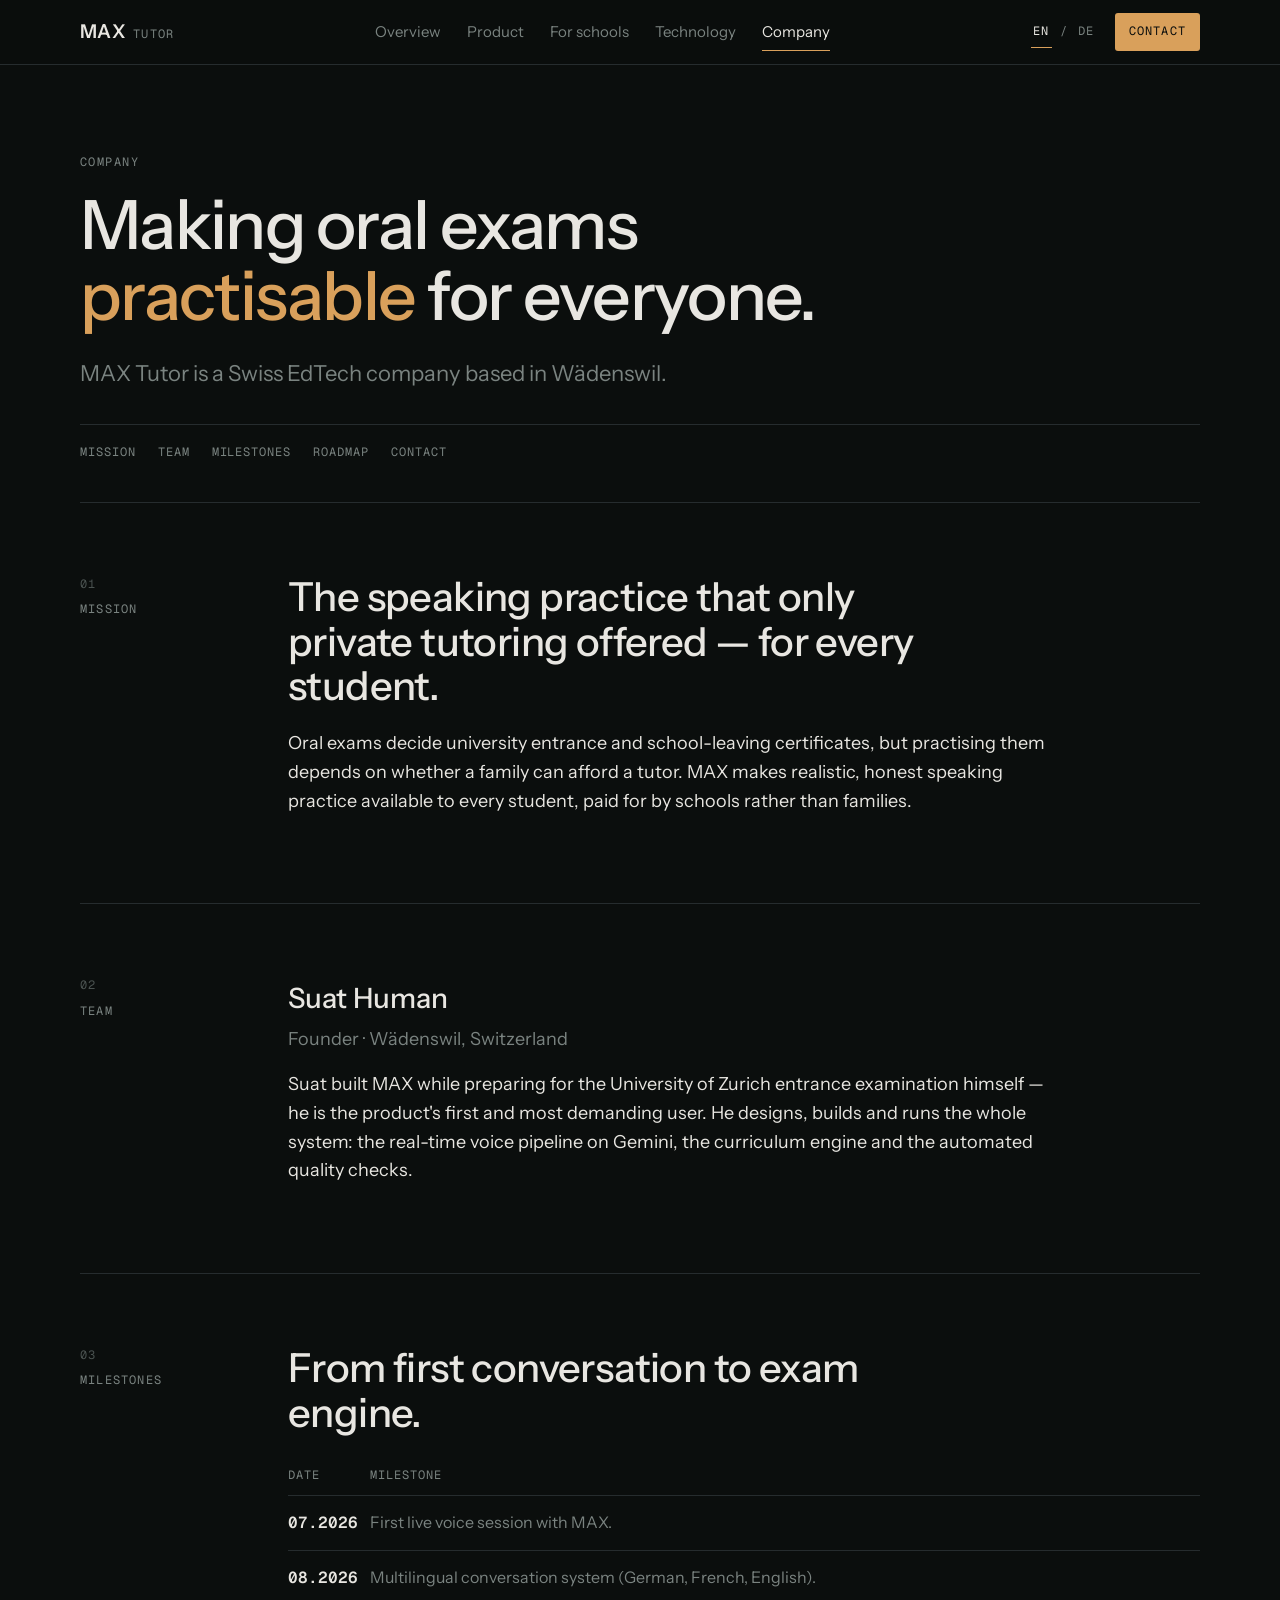
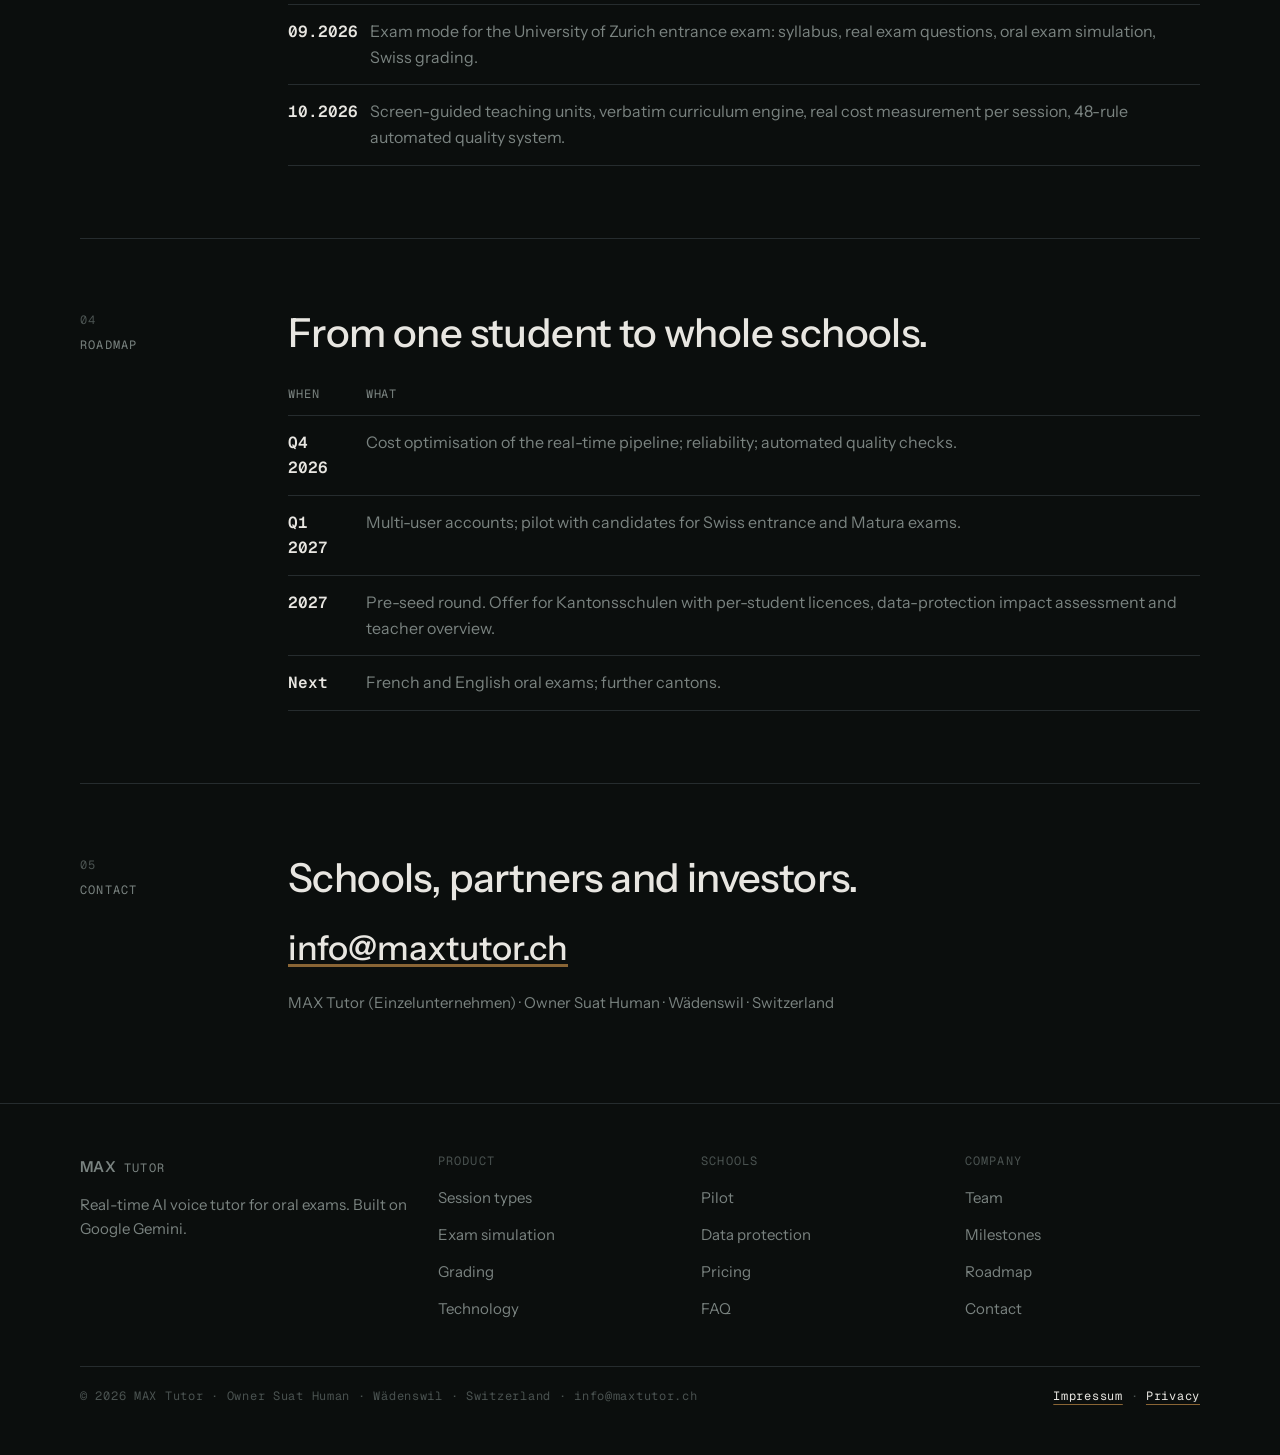
==== company.html @ 29121a08 "Multi-page company site: product, schools, technology, company; shared nav with mobile menu" ====
<!doctype html>
<html lang="en">
<head>
<meta charset="utf-8">
<meta name="viewport" content="width=device-width, initial-scale=1, viewport-fit=cover">
<title>Company — MAX Tutor</title>
<meta name="description" content="MAX Tutor is a Swiss EdTech company in Wädenswil: mission, team, milestones, roadmap and contact.">
<meta property="og:title" content="Company — MAX Tutor">
<meta property="og:description" content="MAX Tutor is a Swiss EdTech company in Wädenswil: mission, team, milestones, roadmap and contact.">
<meta property="og:type" content="website">
<meta property="og:image" content="https://suathuman.github.io/maxtutor-site/og.png">
<meta name="twitter:card" content="summary_large_image">
<meta name="theme-color" content="#0B0E0D">
<link rel="icon" href="data:image/svg+xml,%3Csvg xmlns='http://www.w3.org/2000/svg' viewBox='0 0 64 64'%3E%3Crect width='64' height='64' fill='%230B0E0D'/%3E%3Cpath d='M6 32 C14 14 20 14 26 32 S38 50 44 32 S54 18 58 32' fill='none' stroke='%23D9A05B' stroke-width='5' stroke-linecap='round'/%3E%3C/svg%3E">
<link rel="preconnect" href="https://fonts.googleapis.com">
<link rel="preconnect" href="https://fonts.gstatic.com" crossorigin>
<link href="https://fonts.googleapis.com/css2?family=Instrument+Sans:wght@400;500;600&family=Geist+Mono:wght@400;500&display=swap" rel="stylesheet">
<link rel="stylesheet" href="assets/site.css">
</head>
<body data-lang="en">
<a class="skip" href="#main"><span class="en">Skip to content</span><span class="de">Zum Inhalt</span></a>
<header class="site-header">
  <div class="wrap">
    <div class="bar">
      <a class="mark" href="index.html">MAX<span>Tutor</span></a>
      <nav class="nav" aria-label="Main"><a href="index.html"><span class="en">Overview</span><span class="de">Übersicht</span></a><a href="product.html"><span class="en">Product</span><span class="de">Produkt</span></a><a href="schools.html"><span class="en">For schools</span><span class="de">Für Schulen</span></a><a href="technology.html"><span class="en">Technology</span><span class="de">Technologie</span></a><a href="company.html" aria-current="page"><span class="en">Company</span><span class="de">Unternehmen</span></a></nav>
      <div class="tools">
        <div class="lang" role="group" aria-label="Language"><button type="button" data-set="en" aria-pressed="true">EN</button> / <button type="button" data-set="de" aria-pressed="false">DE</button></div>
        <a class="contact-btn" href="company.html#contact"><span class="en">Contact</span><span class="de">Kontakt</span></a>
        <button class="menu-btn" type="button" aria-expanded="false" aria-controls="drawer"><span class="bars"></span>Menu</button>
      </div>
    </div>
    <div class="drawer" id="drawer"><nav aria-label="Mobile"><a href="index.html"><span class="en">Overview</span><span class="de">Übersicht</span></a><a href="product.html"><span class="en">Product</span><span class="de">Produkt</span></a><a href="schools.html"><span class="en">For schools</span><span class="de">Für Schulen</span></a><a href="technology.html"><span class="en">Technology</span><span class="de">Technologie</span></a><a href="company.html" aria-current="page"><span class="en">Company</span><span class="de">Unternehmen</span></a><a class="contact-btn" href="company.html#contact"><span class="en">Contact</span><span class="de">Kontakt</span></a></nav></div>
  </div>
</header>
<main id="main">
<div class="wrap">
<div class="page-head"><p class="eyebrow"><span class="en">Company</span><span class="de">Unternehmen</span></p><h1><span class="en">Making oral exams <em>practisable</em> for everyone.</span><span class="de">Mündliche Prüfungen für alle <em>übbar</em> machen.</span></h1><p class="intro"><span class="en">MAX Tutor is a Swiss EdTech company based in Wädenswil.</span><span class="de">MAX Tutor ist ein Schweizer EdTech-Unternehmen mit Sitz in Wädenswil.</span></p><nav class="toc" aria-label="On this page"><a href="#mission"><span class="en">Mission</span><span class="de">Mission</span></a><a href="#team">Team</a><a href="#milestones"><span class="en">Milestones</span><span class="de">Meilensteine</span></a><a href="#roadmap">Roadmap</a><a href="#contact"><span class="en">Contact</span><span class="de">Kontakt</span></a></nav></div>
<section class="block" id="mission"><div class="label"><b>01</b><span class="en">Mission</span><span class="de">Mission</span></div><div><h2><span class="en">The speaking practice that only private tutoring offered — for every student.</span><span class="de">Das Sprechtraining, das bisher nur Nachhilfe bot — für jeden Schüler.</span></h2>
<p><span class="en">Oral exams decide university entrance and school-leaving certificates, but practising them depends on whether a family can afford a tutor. MAX makes realistic, honest speaking practice available to every student, paid for by schools rather than families.</span><span class="de">Mündliche Prüfungen entscheiden über Studienzugang und Abschlüsse — doch wer sie üben kann, hängt davon ab, ob sich eine Familie Nachhilfe leisten kann. MAX macht realistisches, ehrliches Sprechtraining für alle verfügbar, bezahlt von Schulen statt von Familien.</span></p></div></section>
<section class="block" id="team"><div class="label"><b>02</b>Team</div><div><p class="founder" style="font-size:28px;font-weight:500;margin:0 0 4px">Suat Human</p>
<p class="quiet"><span class="en">Founder · Wädenswil, Switzerland</span><span class="de">Gründer · Wädenswil, Schweiz</span></p>
<p><span class="en">Suat built MAX while preparing for the University of Zurich entrance examination himself — he is the product's first and most demanding user. He designs, builds and runs the whole system: the real-time voice pipeline on Gemini, the curriculum engine and the automated quality checks.</span><span class="de">Suat hat MAX entwickelt, während er sich selbst auf die Aufnahmeprüfung der Universität Zürich vorbereitet — er ist der erste und anspruchsvollste Nutzer des Produkts. Er entwirft, baut und betreibt das ganze System: die Echtzeit-Sprachpipeline auf Gemini, die Lehrplan-Engine und die automatischen Qualitätsprüfungen.</span></p></div></section>
<section class="block" id="milestones"><div class="label"><b>03</b><span class="en">Milestones</span><span class="de">Meilensteine</span></div><div><h2><span class="en">From first conversation to exam engine.</span><span class="de">Vom ersten Gespräch zur Prüfungs-Engine.</span></h2>
<table class="data">
<tr><th><span class="en">Date</span><span class="de">Datum</span></th><th><span class="en">Milestone</span><span class="de">Meilenstein</span></th></tr>
<tr><td class="mono">07.2026</td><td><span class="en">First live voice session with MAX.</span><span class="de">Erste Live-Sprachsitzung mit MAX.</span></td></tr>
<tr><td class="mono">08.2026</td><td><span class="en">Multilingual conversation system (German, French, English).</span><span class="de">Mehrsprachiges Gesprächssystem (Deutsch, Französisch, Englisch).</span></td></tr>
<tr><td class="mono">09.2026</td><td><span class="en">Exam mode for the University of Zurich entrance exam: syllabus, real exam questions, oral exam simulation, Swiss grading.</span><span class="de">Prüfungsmodus für die Aufnahmeprüfung der Universität Zürich: Lehrplan, echte Prüfungsfragen, mündliche Prüfungssimulation, Schweizer Benotung.</span></td></tr>
<tr><td class="mono">10.2026</td><td><span class="en">Screen-guided teaching units, verbatim curriculum engine, real cost measurement per session, 48-rule automated quality system.</span><span class="de">Bildschirmgeführte Lerneinheiten, wörtliche Lehrplan-Engine, echte Kostenmessung pro Sitzung, automatisches Qualitätssystem mit 48 Regeln.</span></td></tr>
</table></div></section>
<section class="block" id="roadmap"><div class="label"><b>04</b>Roadmap</div><div><h2><span class="en">From one student to whole schools.</span><span class="de">Von einem Schüler zu ganzen Schulen.</span></h2>
<table class="data">
<tr><th><span class="en">When</span><span class="de">Wann</span></th><th><span class="en">What</span><span class="de">Was</span></th></tr>
<tr><td class="mono">Q4 2026</td><td><span class="en">Cost optimisation of the real-time pipeline; reliability; automated quality checks.</span><span class="de">Kostenoptimierung der Echtzeit-Pipeline; Zuverlässigkeit; automatische Qualitätsprüfungen.</span></td></tr>
<tr><td class="mono">Q1 2027</td><td><span class="en">Multi-user accounts; pilot with candidates for Swiss entrance and Matura exams.</span><span class="de">Mehrbenutzer-Konten; Pilot mit Kandidierenden für Aufnahme- und Maturaprüfungen.</span></td></tr>
<tr><td class="mono">2027</td><td><span class="en">Pre-seed round. Offer for Kantonsschulen with per-student licences, data-protection impact assessment and teacher overview.</span><span class="de">Pre-Seed-Finanzierung. Angebot für Kantonsschulen mit Lizenzen pro Schüler, Datenschutz-Folgenabschätzung und Lehrpersonen-Übersicht.</span></td></tr>
<tr><td class="mono"><span class="en">Next</span><span class="de">Danach</span></td><td><span class="en">French and English oral exams; further cantons.</span><span class="de">Mündliche Prüfungen in Französisch und Englisch; weitere Kantone.</span></td></tr>
</table></div></section>
<section class="block" id="contact"><div class="label"><b>05</b><span class="en">Contact</span><span class="de">Kontakt</span></div><div><h2><span class="en">Schools, partners and investors.</span><span class="de">Schulen, Partner und Investoren.</span></h2>
<p><a class="mail" href="mailto:info@maxtutor.ch">info@maxtutor.ch</a></p>
<p class="quiet small">MAX Tutor (Einzelunternehmen) · <span class="en">Owner</span><span class="de">Inhaber</span> Suat Human · Wädenswil · <span class="en">Switzerland</span><span class="de">Schweiz</span></p></div></section>
</div>
</main>
<footer class="site-footer">
  <div class="wrap">
    <div class="foot">
      <div><a class="mark" href="index.html">MAX<span>Tutor</span></a>
        <p style="margin-top:12px"><span class="en">Real-time AI voice tutor for oral exams. Built on Google Gemini.</span><span class="de">KI-Sprachtutor in Echtzeit für mündliche Prüfungen. Gebaut auf Google Gemini.</span></p></div>
      <div><h4><span class="en">Product</span><span class="de">Produkt</span></h4><ul>
        <li><a href="product.html#sessions"><span class="en">Session types</span><span class="de">Sitzungsarten</span></a></li>
        <li><a href="product.html#exam"><span class="en">Exam simulation</span><span class="de">Prüfungssimulation</span></a></li>
        <li><a href="product.html#grading"><span class="en">Grading</span><span class="de">Bewertung</span></a></li>
        <li><a href="technology.html"><span class="en">Technology</span><span class="de">Technologie</span></a></li></ul></div>
      <div><h4><span class="en">Schools</span><span class="de">Schulen</span></h4><ul>
        <li><a href="schools.html#pilot"><span class="en">Pilot</span><span class="de">Pilot</span></a></li>
        <li><a href="schools.html#privacy"><span class="en">Data protection</span><span class="de">Datenschutz</span></a></li>
        <li><a href="schools.html#pricing"><span class="en">Pricing</span><span class="de">Preise</span></a></li>
        <li><a href="schools.html#faq">FAQ</a></li></ul></div>
      <div><h4><span class="en">Company</span><span class="de">Unternehmen</span></h4><ul>
        <li><a href="company.html#team">Team</a></li>
        <li><a href="company.html#milestones"><span class="en">Milestones</span><span class="de">Meilensteine</span></a></li>
        <li><a href="company.html#roadmap">Roadmap</a></li>
        <li><a href="company.html#contact"><span class="en">Contact</span><span class="de">Kontakt</span></a></li></ul></div>
    </div>
    <div class="legal">
      <span>© 2026 MAX Tutor · <span class="en">Owner</span><span class="de">Inhaber</span> Suat Human · Wädenswil · <span class="en">Switzerland</span><span class="de">Schweiz</span> · info@maxtutor.ch</span>
      <span><a href="impressum.html">Impressum</a> · <a href="datenschutz.html"><span class="en">Privacy</span><span class="de">Datenschutz</span></a></span>
    </div>
  </div>
</footer>
<script src="assets/site.js"></script>
</body>
</html>
---- assets/site.css ----
/* MAX Tutor — site styles. Design language: MAX design system (ground, two voices, Instrument Sans + Geist Mono). */
:root {
  --ground: #0B0E0D; --surface: #14181A; --surface-raised: #1C2124; --hairline: #262C2E;
  --max: #D9A05B; --max-dim: #8A6535; --you: #9FC9C0; --you-dim: #5E7A75;
  --ink: #E8E6E1; --ink-muted: #7A8380; --ink-faint: #4A5250;
  --sans: "Instrument Sans", ui-sans-serif, sans-serif;
  --mono: "Geist Mono", ui-monospace, SFMono-Regular, Menlo, monospace;
  --ease: cubic-bezier(0.22, 1, 0.36, 1);
  --label: 176px;
}
* { box-sizing: border-box; }
html { background: var(--ground); scroll-behavior: smooth; }
body { margin: 0; background: var(--ground); color: var(--ink); font: 18px/1.6 var(--sans); -webkit-font-smoothing: antialiased; }
.wrap { max-width: 1160px; margin: 0 auto; padding: 0 max(20px, env(safe-area-inset-left)); }
.mono, .label, .num { font-family: var(--mono); font-variant-numeric: tabular-nums; }
a { color: var(--ink); text-decoration-color: var(--max-dim); text-underline-offset: 4px; }
a:hover { text-decoration-color: var(--max); }
:focus-visible { outline: 2px solid var(--max); outline-offset: 3px; }
[data-lang="de"] .en, [data-lang="en"] .de { display: none; }

.skip { position: absolute; left: -9999px; top: 8px; background: var(--max); color: var(--ground); padding: 8px 12px; font-family: var(--mono); font-size: 13px; z-index: 30; }
.skip:focus { left: 16px; }

/* Header + navigation */
.site-header { position: sticky; top: 0; z-index: 20; background: rgba(11, 14, 13, .94); border-bottom: 1px solid var(--hairline); }
.bar { display: flex; align-items: center; justify-content: space-between; gap: 20px; height: 64px; }
.mark { font-weight: 600; font-size: 19px; letter-spacing: .02em; text-decoration: none; color: var(--ink); white-space: nowrap; }
.mark span { font-family: var(--mono); font-weight: 400; font-size: 12px; color: var(--ink-muted); margin-left: 8px; letter-spacing: .1em; text-transform: uppercase; }
.nav { display: flex; align-items: center; gap: 26px; }
.nav a { font-size: 15px; color: var(--ink-muted); text-decoration: none; padding: 6px 0; border-bottom: 1px solid transparent; transition: color 200ms var(--ease), border-color 200ms var(--ease); }
.nav a:hover { color: var(--ink); }
.nav a[aria-current="page"] { color: var(--ink); border-bottom-color: var(--max); }
.tools { display: flex; align-items: center; gap: 18px; }
.lang { font-family: var(--mono); font-size: 12px; letter-spacing: .1em; color: var(--ink-muted); white-space: nowrap; }
.lang button { background: none; border: 0; color: inherit; font: inherit; letter-spacing: inherit; cursor: pointer; padding: 6px 2px; }
.lang button[aria-pressed="true"] { color: var(--ink); border-bottom: 1px solid var(--max); }
.contact-btn { font-family: var(--mono); font-size: 12px; letter-spacing: .1em; text-transform: uppercase; text-decoration: none; color: var(--ground); background: var(--max); padding: 9px 14px; border-radius: 3px; white-space: nowrap; }
.menu-btn { display: none; background: none; border: 1px solid var(--hairline); color: var(--ink); font-family: var(--mono); font-size: 12px; letter-spacing: .1em; text-transform: uppercase; padding: 8px 12px; border-radius: 3px; cursor: pointer; }
.menu-btn .bars { display: inline-block; width: 14px; height: 9px; margin-right: 8px; border-top: 1px solid currentColor; border-bottom: 1px solid currentColor; vertical-align: middle; position: relative; }
.menu-btn .bars::after { content: ""; position: absolute; left: 0; right: 0; top: 3px; border-top: 1px solid currentColor; }
.drawer { display: none; }

/* Page structure */
.page-head { padding: 88px 0 40px; }
.eyebrow { font-family: var(--mono); font-size: 12px; letter-spacing: .12em; text-transform: uppercase; color: var(--ink-muted); margin: 0 0 18px; }
.page-head h1 { font-weight: 500; font-size: clamp(36px, 5.8vw, 68px); line-height: 1.04; letter-spacing: -.025em; margin: 0; max-width: 17ch; }
.page-head .intro { font-size: 22px; line-height: 1.45; color: var(--ink-muted); max-width: 46ch; margin: 26px 0 0; }
h1 em, h2 em { font-style: normal; color: var(--max); }
h1 i, h2 i { font-style: normal; color: var(--you); }

.toc { display: flex; flex-wrap: wrap; gap: 8px 22px; padding: 18px 0 0; margin-top: 34px; border-top: 1px solid var(--hairline); }
.toc a { font-family: var(--mono); font-size: 12px; letter-spacing: .08em; text-transform: uppercase; color: var(--ink-muted); text-decoration: none; }
.toc a:hover { color: var(--ink); }

section.block { display: grid; grid-template-columns: var(--label) 1fr; gap: 32px; padding: 72px 0; border-top: 1px solid var(--hairline); scroll-margin-top: 72px; }
.label { font-size: 12px; letter-spacing: .1em; text-transform: uppercase; color: var(--ink-muted); }
.label b { display: block; color: var(--ink-faint); font-weight: 400; margin-bottom: 6px; }
h2 { font-weight: 500; font-size: clamp(26px, 3.3vw, 40px); line-height: 1.12; letter-spacing: -.015em; margin: 0 0 20px; max-width: 24ch; }
h3 { font-size: 18px; font-weight: 600; margin: 0 0 6px; }
p { margin: 0 0 16px; max-width: 64ch; }
.quiet { color: var(--ink-muted); }
.small { font-size: 15px; }

/* Trace */
.trace { margin: 52px 0 0; }
.trace svg { display: block; width: 100%; height: auto; overflow: visible; }
.trace .axis { stroke: var(--hairline); stroke-width: 1; }
.trace .m { fill: none; stroke: var(--max); stroke-width: 2; }
.trace .y { fill: none; stroke: var(--you); stroke-width: 2; }
.trace .draw { stroke-dasharray: 2600; stroke-dashoffset: 2600; animation: draw 1.1s var(--ease) .15s forwards; }
@keyframes draw { to { stroke-dashoffset: 0; } }
.legend { display: flex; flex-wrap: wrap; justify-content: space-between; gap: 6px 16px; margin-top: 14px; font-family: var(--mono); font-size: 12px; letter-spacing: .06em; color: var(--ink-muted); text-transform: uppercase; }
.legend b { font-weight: 400; } .legend b:first-child { white-space: nowrap; }
.legend .km { color: var(--max); } .legend .ky { color: var(--you); }

/* Rows, figures, tables */
.rows { border-top: 1px solid var(--hairline); }
.row { display: grid; grid-template-columns: 240px 1fr; gap: 24px; padding: 20px 0; border-bottom: 1px solid var(--hairline); }
.row p { margin: 0; color: var(--ink-muted); font-size: 16px; }
.row .meta { font-family: var(--mono); font-size: 12px; letter-spacing: .06em; color: var(--max); text-transform: uppercase; display: block; margin-top: 4px; }

.figures { display: grid; grid-template-columns: repeat(5, 1fr); border-top: 1px solid var(--hairline); border-bottom: 1px solid var(--hairline); }
.figures.four { grid-template-columns: repeat(4, 1fr); }
.fig { padding: 22px 18px 20px 0; }
.fig + .fig { padding-left: 18px; border-left: 1px solid var(--hairline); }
.fig .num { display: block; font-size: clamp(26px, 3.2vw, 38px); letter-spacing: -.02em; color: var(--ink); }
.fig > span { font-family: var(--mono); font-size: 12px; letter-spacing: .06em; text-transform: uppercase; color: var(--ink-muted); }

table.data { width: 100%; border-collapse: collapse; font-size: 16px; }
table.data th { text-align: left; font-family: var(--mono); font-weight: 400; font-size: 12px; letter-spacing: .08em; text-transform: uppercase; color: var(--ink-muted); padding: 10px 12px 10px 0; border-bottom: 1px solid var(--hairline); }
table.data td { padding: 14px 12px 14px 0; border-bottom: 1px solid var(--hairline); vertical-align: top; color: var(--ink-muted); }
table.data td:first-child { color: var(--ink); font-weight: 600; }
table.data td.num { color: var(--ink); text-align: right; white-space: nowrap; }
table.data th.r { text-align: right; }

.steps { counter-reset: step; border-top: 1px solid var(--hairline); }
.step { display: grid; grid-template-columns: 56px 1fr; gap: 16px; padding: 18px 0; border-bottom: 1px solid var(--hairline); }
.step::before { counter-increment: step; content: counter(step, decimal-leading-zero); font-family: var(--mono); font-size: 13px; color: var(--max); padding-top: 3px; }
.step p { margin: 4px 0 0; color: var(--ink-muted); font-size: 16px; }

.split { display: grid; grid-template-columns: 1fr 1fr; gap: 40px; }
.split p { color: var(--ink-muted); font-size: 16px; }
.price { font-family: var(--mono); color: var(--max); font-size: 15px; }
.tag { font-family: var(--mono); font-size: 11px; letter-spacing: .08em; text-transform: uppercase; color: var(--max); border: 1px solid var(--max-dim); padding: 2px 6px; border-radius: 2px; margin-left: 8px; vertical-align: 2px; white-space: nowrap; }

/* Dialog + grade */
.dialog { border-top: 1px solid var(--hairline); }
.turn { display: grid; grid-template-columns: 96px 1fr; gap: 20px; padding: 16px 0; border-bottom: 1px solid var(--hairline); }
.turn .who { font-family: var(--mono); font-size: 12px; letter-spacing: .08em; text-transform: uppercase; padding-top: 4px; }
.turn.m .who { color: var(--max); } .turn.y .who { color: var(--you); }
.turn p { margin: 0; font-size: 17px; } .turn.y p { color: var(--ink-muted); }
.grade { display: grid; grid-template-columns: repeat(5, 1fr); margin-top: 28px; border-top: 1px solid var(--hairline); border-bottom: 1px solid var(--hairline); }
.grade div { padding: 16px 0; } .grade div + div { padding-left: 16px; border-left: 1px solid var(--hairline); }
.grade .num { display: block; font-size: 28px; color: var(--ink); } .grade .num.big { color: var(--max); }
.grade span { font-family: var(--mono); font-size: 11px; letter-spacing: .08em; text-transform: uppercase; color: var(--ink-muted); }
.src { font-family: var(--mono); font-size: 12px; letter-spacing: .04em; color: var(--ink-faint); margin-top: 14px; max-width: none; }

/* Architecture */
.arch svg { display: block; width: 100%; height: auto; }
.arch text { font-family: var(--mono); font-size: 13px; letter-spacing: .04em; fill: var(--ink-muted); }
.arch .t { fill: var(--ink); font-family: var(--sans); font-size: 16px; letter-spacing: 0; }
.arch .box { fill: var(--surface); stroke: var(--hairline); }
.arch .core { fill: var(--surface); stroke: var(--max-dim); }
.arch .ln { stroke: var(--ink-faint); stroke-width: 1.2; fill: none; }
.arch .lm { stroke: var(--max); stroke-width: 1.6; fill: none; }
.arch .ly { stroke: var(--you); stroke-width: 1.6; fill: none; }
.arch-list { display: none; margin: 0; padding: 0; list-style: none; border-top: 1px solid var(--hairline); }
.arch-list li { padding: 12px 0; border-bottom: 1px solid var(--hairline); color: var(--ink-muted); font-size: 16px; }
.arch-list b { color: var(--ink); font-weight: 600; }

/* FAQ */
.faq { border-top: 1px solid var(--hairline); }
.faq details { border-bottom: 1px solid var(--hairline); padding: 16px 0; }
.faq summary { cursor: pointer; font-weight: 600; list-style: none; display: flex; justify-content: space-between; gap: 16px; }
.faq summary::-webkit-details-marker { display: none; }
.faq summary::after { content: "+"; font-family: var(--mono); color: var(--ink-muted); }
.faq details[open] summary::after { content: "–"; }
.faq details p { margin: 10px 0 0; color: var(--ink-muted); font-size: 16px; }

/* Teaser links */
.teasers { display: grid; grid-template-columns: repeat(3, 1fr); border-top: 1px solid var(--hairline); }
.teaser { display: block; text-decoration: none; padding: 24px 22px 26px 0; border-bottom: 1px solid var(--hairline); }
.teaser + .teaser { padding-left: 22px; border-left: 1px solid var(--hairline); }
.teaser h3 { font-size: 20px; font-weight: 500; }
.teaser p { color: var(--ink-muted); font-size: 16px; margin: 0 0 14px; }
.teaser .go { font-family: var(--mono); font-size: 12px; letter-spacing: .1em; text-transform: uppercase; color: var(--max); }
.teaser:hover h3 { color: var(--max); }

.callout { display: flex; justify-content: space-between; align-items: center; gap: 24px; flex-wrap: wrap; padding: 40px 0 72px; border-top: 1px solid var(--hairline); }
.callout h2 { margin: 0; }
.mail { font-size: clamp(22px, 3vw, 34px); font-weight: 500; }

/* Footer */
.site-footer { border-top: 1px solid var(--hairline); padding: 48px 0 calc(48px + env(safe-area-inset-bottom)); }
.foot { display: grid; grid-template-columns: 1.4fr 1fr 1fr 1fr; gap: 28px; }
.foot h4 { font-family: var(--mono); font-weight: 400; font-size: 12px; letter-spacing: .1em; text-transform: uppercase; color: var(--ink-faint); margin: 0 0 12px; }
.foot ul { list-style: none; margin: 0; padding: 0; }
.foot li { margin-bottom: 8px; }
.foot a { color: var(--ink-muted); text-decoration: none; font-size: 15px; }
.foot a:hover { color: var(--ink); }
.foot p { color: var(--ink-muted); font-size: 15px; }
.legal { margin-top: 36px; padding-top: 20px; border-top: 1px solid var(--hairline); font-family: var(--mono); font-size: 12px; letter-spacing: .06em; color: var(--ink-faint); display: flex; justify-content: space-between; flex-wrap: wrap; gap: 10px; }

/* Responsive */
@media (max-width: 980px) {
  .nav, .tools .contact-btn { display: none; }
  .menu-btn { display: inline-block; }
  .drawer { display: block; overflow: hidden; max-height: 0; transition: max-height 320ms var(--ease); border-top: 1px solid transparent; }
  .drawer.open { max-height: 640px; border-top-color: var(--hairline); }
  .drawer nav { display: flex; flex-direction: column; padding: 8px 0 20px; }
  .drawer nav a { font-size: 22px; text-decoration: none; color: var(--ink); padding: 12px 0; border-bottom: 1px solid var(--hairline); }
  .drawer nav a[aria-current="page"] { color: var(--max); }
  .drawer .contact-btn { display: inline-block; margin-top: 18px; align-self: flex-start; }
}
@media (max-width: 860px) {
  :root { --label: 1fr; }
  section.block { grid-template-columns: 1fr; gap: 14px; padding: 56px 0; }
  .row, .turn { grid-template-columns: 1fr; gap: 6px; }
  .figures, .figures.four { grid-template-columns: repeat(2, 1fr); }
  .fig, .fig + .fig { padding: 18px 0; border-left: 0; }
  .fig:nth-child(even) { padding-left: 16px; border-left: 1px solid var(--hairline); }
  .split, .teasers { grid-template-columns: 1fr; gap: 0; }
  .teaser + .teaser { padding-left: 0; border-left: 0; }
  .grade { grid-template-columns: repeat(3, 1fr); }
  .grade div:nth-child(4) { padding-left: 0; border-left: 0; }
  .arch svg { display: none; } .arch-list { display: block; }
  .foot { grid-template-columns: 1fr 1fr; }
  .page-head { padding-top: 56px; }
  table.data { font-size: 15px; }
  table.data .hide-s { display: none; }
}
@media (prefers-reduced-motion: reduce) {
  .trace .draw { animation: none; stroke-dashoffset: 0; }
  .drawer { transition: none; }
  html { scroll-behavior: auto; }
}
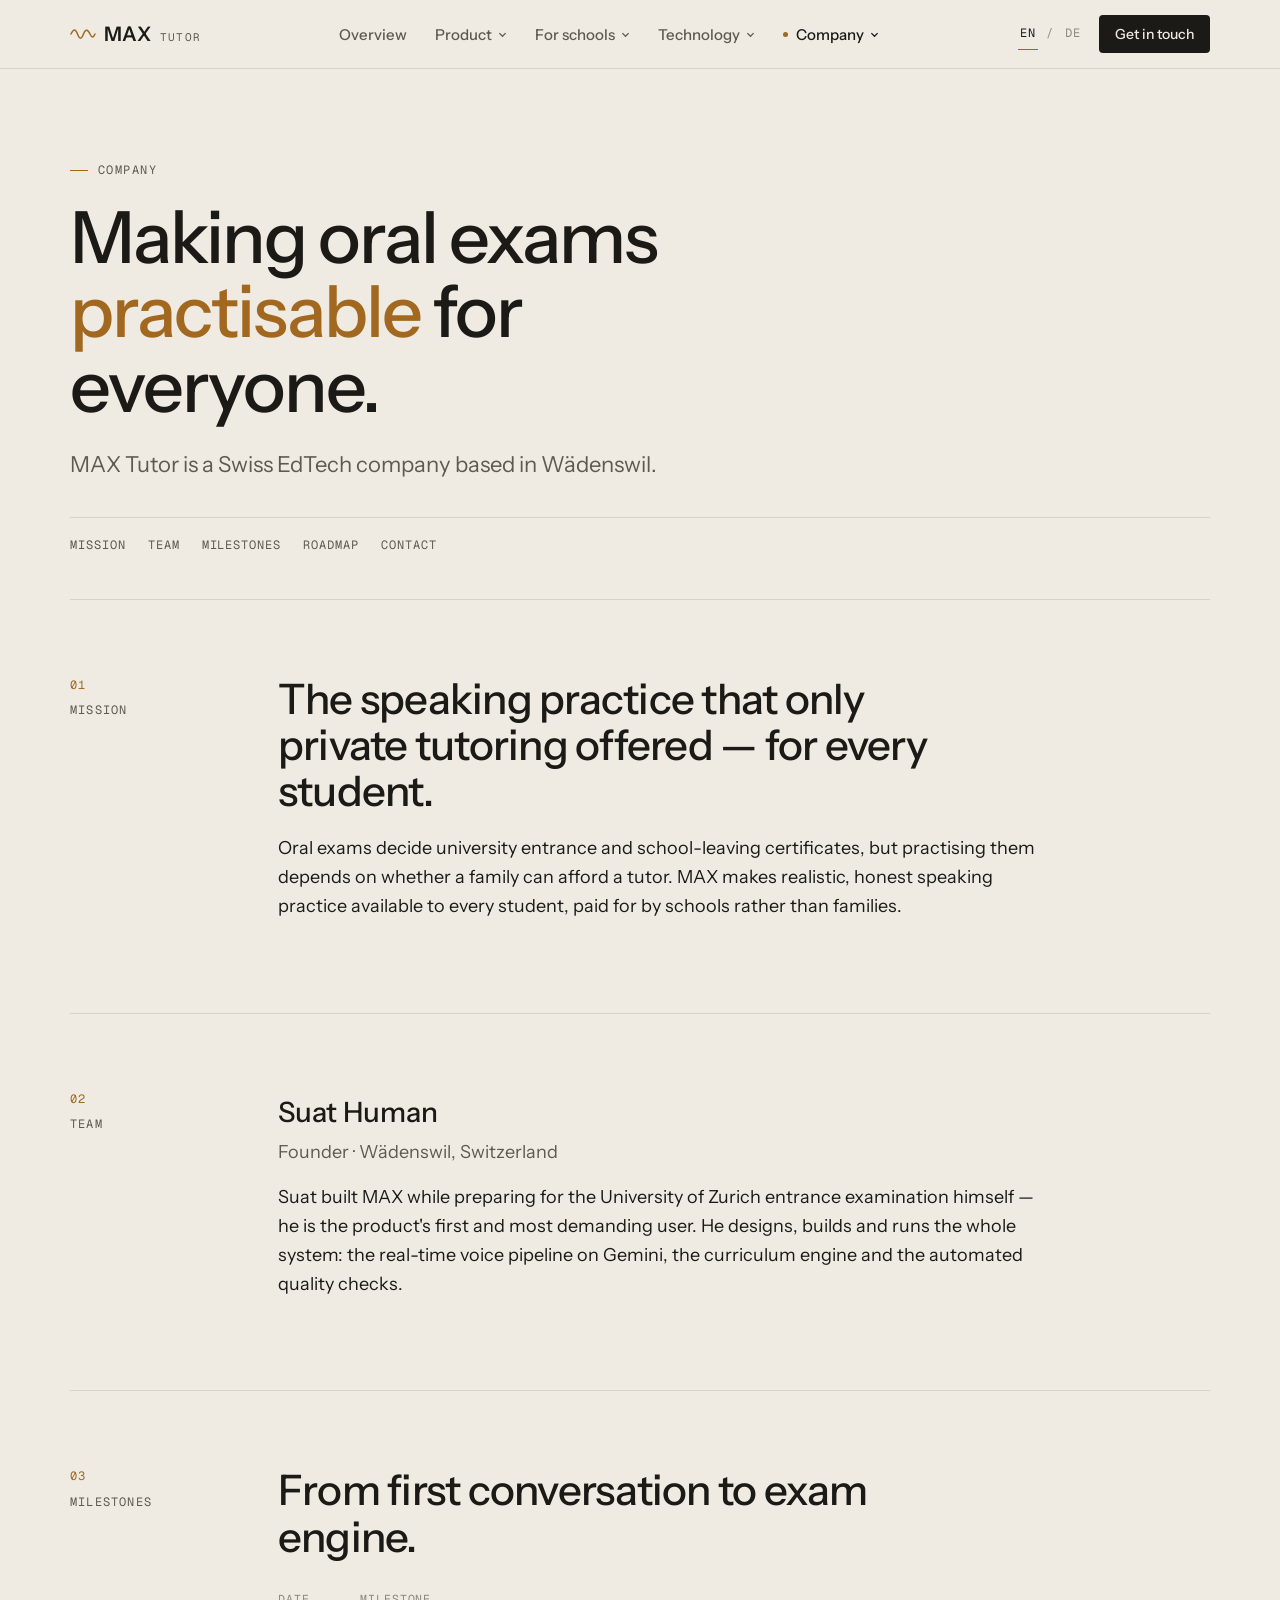
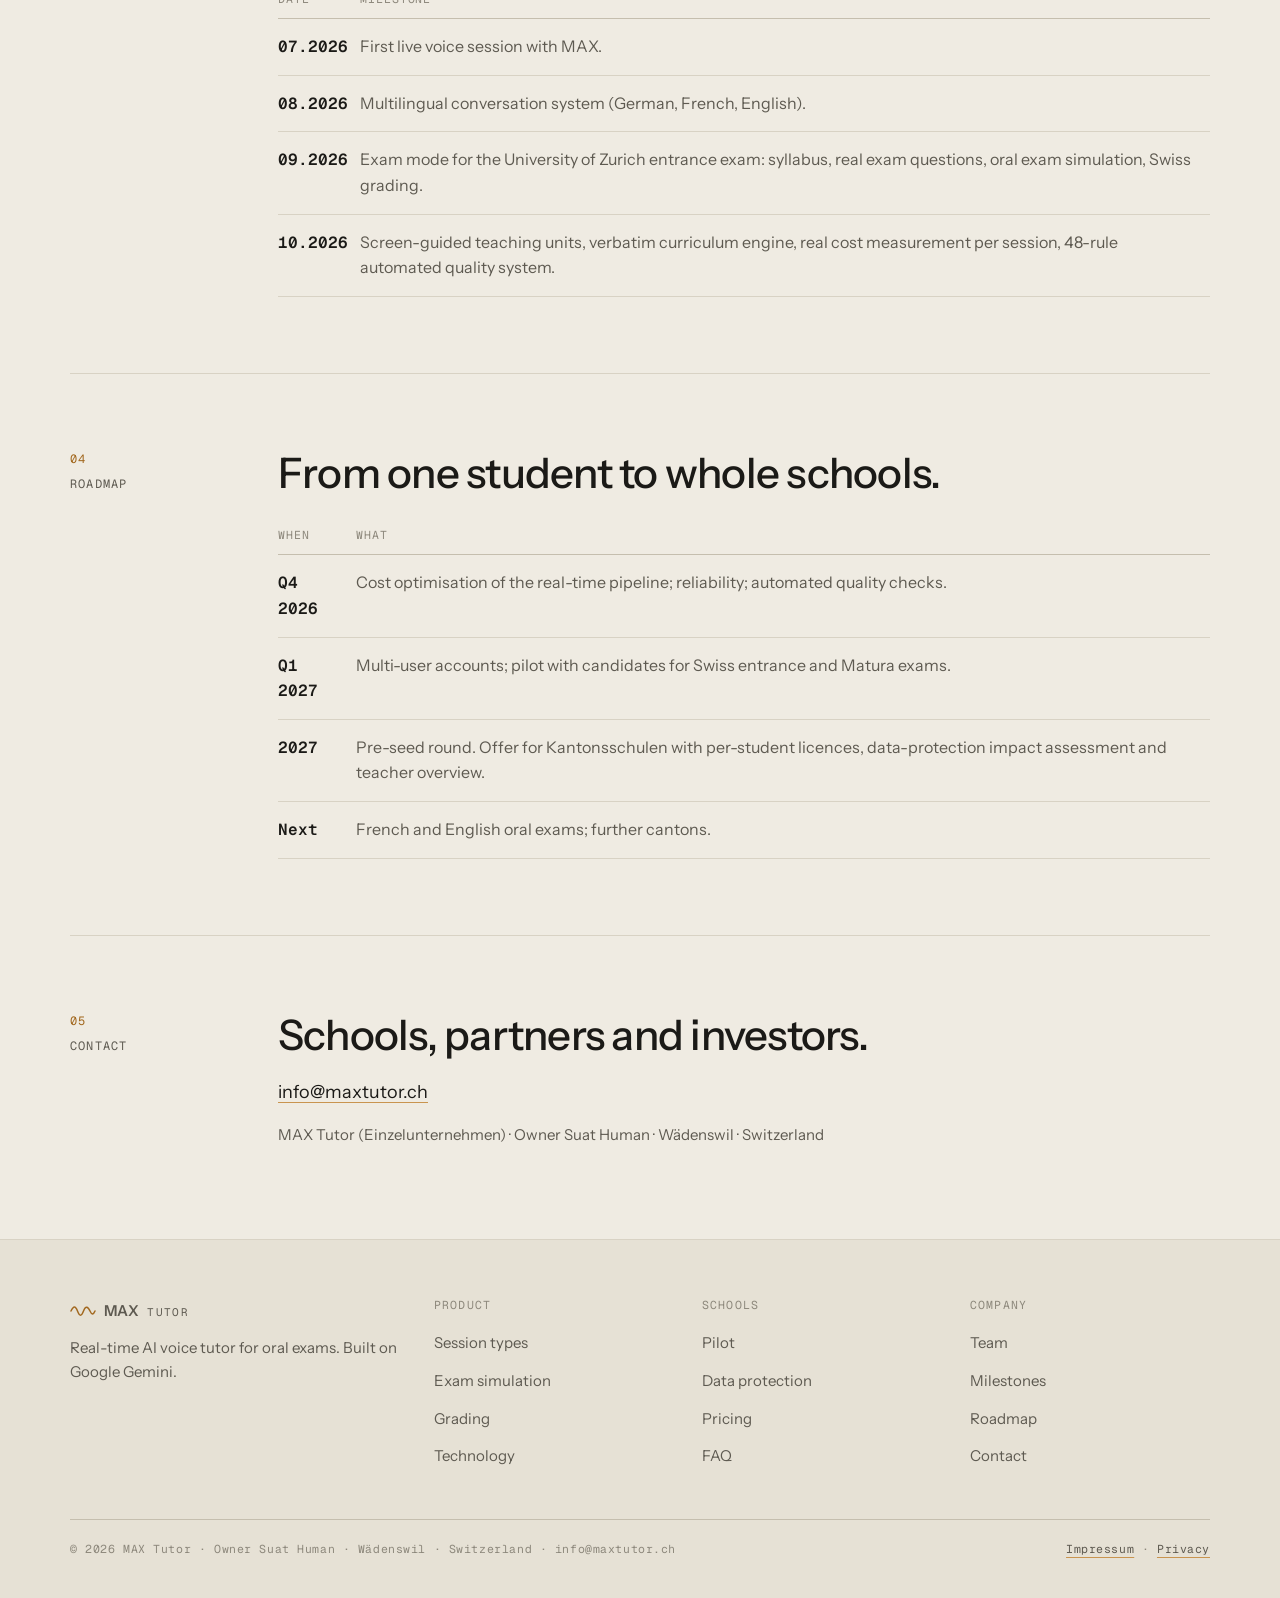
==== commit 211534b1: "Light redesign, dropdown navigation with mobile accordion, real app screenshots" ====
--- a/company.html
+++ b/company.html
@@ -10,7 +10,7 @@
 <meta property="og:type" content="website">
 <meta property="og:image" content="https://suathuman.github.io/maxtutor-site/og.png">
 <meta name="twitter:card" content="summary_large_image">
-<meta name="theme-color" content="#0B0E0D">
+<meta name="theme-color" content="#EFEBE2">
 <link rel="icon" href="data:image/svg+xml,%3Csvg xmlns='http://www.w3.org/2000/svg' viewBox='0 0 64 64'%3E%3Crect width='64' height='64' fill='%230B0E0D'/%3E%3Cpath d='M6 32 C14 14 20 14 26 32 S38 50 44 32 S54 18 58 32' fill='none' stroke='%23D9A05B' stroke-width='5' stroke-linecap='round'/%3E%3C/svg%3E">
 <link rel="preconnect" href="https://fonts.googleapis.com">
 <link rel="preconnect" href="https://fonts.gstatic.com" crossorigin>
@@ -22,15 +22,15 @@
 <header class="site-header">
   <div class="wrap">
     <div class="bar">
-      <a class="mark" href="index.html">MAX<span>Tutor</span></a>
-      <nav class="nav" aria-label="Main"><a href="index.html"><span class="en">Overview</span><span class="de">Übersicht</span></a><a href="product.html"><span class="en">Product</span><span class="de">Produkt</span></a><a href="schools.html"><span class="en">For schools</span><span class="de">Für Schulen</span></a><a href="technology.html"><span class="en">Technology</span><span class="de">Technologie</span></a><a href="company.html" aria-current="page"><span class="en">Company</span><span class="de">Unternehmen</span></a></nav>
+      <a class="mark" href="index.html" aria-label="MAX Tutor"><svg viewBox="0 0 52 28" aria-hidden="true"><path d="M2 14 C7 3 11 3 15 14 S23 25 27 14 S36 5 40 14 S47 21 50 14" fill="none" stroke="#A2681F" stroke-width="3" stroke-linecap="round"/></svg>MAX<span>Tutor</span></a>
+      <nav class="nav" aria-label="Main"><a href="index.html"><span class="en">Overview</span><span class="de">Übersicht</span></a><div class="dd"><button class="dd-btn" type="button" aria-expanded="false"><span class="en">Product</span><span class="de">Produkt</span><svg class="chev" viewBox="0 0 10 10" aria-hidden="true"><path d="M1.5 3.5 5 7l3.5-3.5" fill="none" stroke="currentColor" stroke-width="1.4"/></svg></button><div class="dd-panel"><a href="product.html#sessions"><b><span class="en">Session types</span><span class="de">Sitzungsarten</span></b><small><span class="en">Six ways to practise</span><span class="de">Sechs Arten zu üben</span></small></a><a href="product.html#loop"><b><span class="en">Mastery loop</span><span class="de">Lernschleife</span></b><small><span class="en">A unit counts only when it holds</span><span class="de">Zählt erst, wenn es sitzt</span></small></a><a href="product.html#long"><b><span class="en">Long answer</span><span class="de">Langantwort</span></b><small><span class="en">Four to five minutes, measured</span><span class="de">Vier bis fünf Minuten, gemessen</span></small></a><a href="product.html#exam"><b><span class="en">Exam simulation</span><span class="de">Prüfungssimulation</span></b><small><span class="en">Strict like a real board</span><span class="de">Streng wie eine Kommission</span></small></a><a href="product.html#grading"><b><span class="en">Grading</span><span class="de">Bewertung</span></b><small><span class="en">Four dimensions, Swiss scale</span><span class="de">Vier Dimensionen, Skala 1–6</span></small></a><a href="product.html#screens"><b><span class="en">Screens</span><span class="de">Bildschirme</span></b><small><span class="en">The real app</span><span class="de">Die echte App</span></small></a><a class="all" href="product.html"><span class="en">All of Product →</span><span class="de">Alles zu Produkt →</span></a></div></div><div class="dd"><button class="dd-btn" type="button" aria-expanded="false"><span class="en">For schools</span><span class="de">Für Schulen</span><svg class="chev" viewBox="0 0 10 10" aria-hidden="true"><path d="M1.5 3.5 5 7l3.5-3.5" fill="none" stroke="currentColor" stroke-width="1.4"/></svg></button><div class="dd-panel"><a href="schools.html#value"><b><span class="en">Value</span><span class="de">Nutzen</span></b><small><span class="en">What MAX adds to a school</span><span class="de">Was MAX einer Schule bringt</span></small></a><a href="schools.html#pilot"><b><span class="en">Pilot</span><span class="de">Pilot</span></b><small><span class="en">How a pilot runs</span><span class="de">So läuft ein Pilot</span></small></a><a href="schools.html#privacy"><b><span class="en">Data protection</span><span class="de">Datenschutz</span></b><small><span class="en">Principles before the first pilot</span><span class="de">Grundsätze vor dem Pilot</span></small></a><a href="schools.html#pricing"><b><span class="en">Pricing</span><span class="de">Preise</span></b><small><span class="en">Schools pay, students don't</span><span class="de">Die Schule zahlt</span></small></a><a href="schools.html#faq"><b><span class="en">FAQ</span><span class="de">FAQ</span></b><small><span class="en">Questions schools ask first</span><span class="de">Was Schulen zuerst fragen</span></small></a><a class="all" href="schools.html"><span class="en">All of For schools →</span><span class="de">Alles zu Für Schulen →</span></a></div></div><div class="dd right"><button class="dd-btn" type="button" aria-expanded="false"><span class="en">Technology</span><span class="de">Technologie</span><svg class="chev" viewBox="0 0 10 10" aria-hidden="true"><path d="M1.5 3.5 5 7l3.5-3.5" fill="none" stroke="currentColor" stroke-width="1.4"/></svg></button><div class="dd-panel"><a href="technology.html#architecture"><b><span class="en">Architecture</span><span class="de">Architektur</span></b><small><span class="en">AI is the core, not a layer</span><span class="de">KI ist der Kern</span></small></a><a href="technology.html#curriculum"><b><span class="en">Curriculum engine</span><span class="de">Lehrplan-Engine</span></b><small><span class="en">Nothing invented, all looked up</span><span class="de">Nichts erfunden</span></small></a><a href="technology.html#quality"><b><span class="en">Quality system</span><span class="de">Qualitätssystem</span></b><small><span class="en">48 rules, checked automatically</span><span class="de">48 Regeln, automatisch geprüft</span></small></a><a href="technology.html#cost"><b><span class="en">Cost engineering</span><span class="de">Kosten</span></b><small><span class="en">Real cost per session</span><span class="de">Echte Kosten pro Sitzung</span></small></a><a href="technology.html#reliability"><b><span class="en">Reliability</span><span class="de">Zuverlässigkeit</span></b><small><span class="en">Long sessions, no interruptions</span><span class="de">Lange Sitzungen ohne Unterbruch</span></small></a><a class="all" href="technology.html"><span class="en">All of Technology →</span><span class="de">Alles zu Technologie →</span></a></div></div><div class="dd current right"><button class="dd-btn" type="button" aria-expanded="false"><span class="en">Company</span><span class="de">Unternehmen</span><svg class="chev" viewBox="0 0 10 10" aria-hidden="true"><path d="M1.5 3.5 5 7l3.5-3.5" fill="none" stroke="currentColor" stroke-width="1.4"/></svg></button><div class="dd-panel"><a href="company.html#mission"><b><span class="en">Mission</span><span class="de">Mission</span></b><small><span class="en">Speaking practice for everyone</span><span class="de">Sprechtraining für alle</span></small></a><a href="company.html#team"><b><span class="en">Team</span><span class="de">Team</span></b><small><span class="en">Who builds MAX</span><span class="de">Wer MAX baut</span></small></a><a href="company.html#milestones"><b><span class="en">Milestones</span><span class="de">Meilensteine</span></b><small><span class="en">July to October 2026</span><span class="de">Juli bis Oktober 2026</span></small></a><a href="company.html#roadmap"><b><span class="en">Roadmap</span><span class="de">Roadmap</span></b><small><span class="en">From one student to schools</span><span class="de">Zu ganzen Schulen</span></small></a><a href="company.html#contact"><b><span class="en">Contact</span><span class="de">Kontakt</span></b><small><span class="en">Schools, partners, investors</span><span class="de">Schulen, Partner, Investoren</span></small></a><a class="all" href="company.html"><span class="en">All of Company →</span><span class="de">Alles zu Unternehmen →</span></a></div></div></nav>
       <div class="tools">
         <div class="lang" role="group" aria-label="Language"><button type="button" data-set="en" aria-pressed="true">EN</button> / <button type="button" data-set="de" aria-pressed="false">DE</button></div>
-        <a class="contact-btn" href="company.html#contact"><span class="en">Contact</span><span class="de">Kontakt</span></a>
-        <button class="menu-btn" type="button" aria-expanded="false" aria-controls="drawer"><span class="bars"></span>Menu</button>
+        <a class="cta" href="company.html#contact"><span class="en">Get in touch</span><span class="de">Kontakt</span></a>
+        <button class="menu-btn" type="button" aria-expanded="false" aria-controls="drawer"><i></i><span class="en">Menu</span><span class="de">Menü</span></button>
       </div>
     </div>
-    <div class="drawer" id="drawer"><nav aria-label="Mobile"><a href="index.html"><span class="en">Overview</span><span class="de">Übersicht</span></a><a href="product.html"><span class="en">Product</span><span class="de">Produkt</span></a><a href="schools.html"><span class="en">For schools</span><span class="de">Für Schulen</span></a><a href="technology.html"><span class="en">Technology</span><span class="de">Technologie</span></a><a href="company.html" aria-current="page"><span class="en">Company</span><span class="de">Unternehmen</span></a><a class="contact-btn" href="company.html#contact"><span class="en">Contact</span><span class="de">Kontakt</span></a></nav></div>
+    <div class="drawer" id="drawer"><div class="drawer-inner"><div class="acc"><a href="index.html"><span class="en">Overview</span><span class="de">Übersicht</span></a></div><div class="acc"><button class="acc-btn" type="button" aria-expanded="false"><span class="en">Product</span><span class="de">Produkt</span><svg class="chev" viewBox="0 0 10 10" aria-hidden="true"><path d="M1.5 3.5 5 7l3.5-3.5" fill="none" stroke="currentColor" stroke-width="1.4"/></svg></button><div class="acc-panel"><a href="product.html"><span class="en">Overview</span><span class="de">Überblick</span></a><a href="product.html#sessions"><span class="en">Session types</span><span class="de">Sitzungsarten</span></a><a href="product.html#loop"><span class="en">Mastery loop</span><span class="de">Lernschleife</span></a><a href="product.html#long"><span class="en">Long answer</span><span class="de">Langantwort</span></a><a href="product.html#exam"><span class="en">Exam simulation</span><span class="de">Prüfungssimulation</span></a><a href="product.html#grading"><span class="en">Grading</span><span class="de">Bewertung</span></a><a href="product.html#screens"><span class="en">Screens</span><span class="de">Bildschirme</span></a></div></div><div class="acc"><button class="acc-btn" type="button" aria-expanded="false"><span class="en">For schools</span><span class="de">Für Schulen</span><svg class="chev" viewBox="0 0 10 10" aria-hidden="true"><path d="M1.5 3.5 5 7l3.5-3.5" fill="none" stroke="currentColor" stroke-width="1.4"/></svg></button><div class="acc-panel"><a href="schools.html"><span class="en">Overview</span><span class="de">Überblick</span></a><a href="schools.html#value"><span class="en">Value</span><span class="de">Nutzen</span></a><a href="schools.html#pilot"><span class="en">Pilot</span><span class="de">Pilot</span></a><a href="schools.html#privacy"><span class="en">Data protection</span><span class="de">Datenschutz</span></a><a href="schools.html#pricing"><span class="en">Pricing</span><span class="de">Preise</span></a><a href="schools.html#faq"><span class="en">FAQ</span><span class="de">FAQ</span></a></div></div><div class="acc"><button class="acc-btn" type="button" aria-expanded="false"><span class="en">Technology</span><span class="de">Technologie</span><svg class="chev" viewBox="0 0 10 10" aria-hidden="true"><path d="M1.5 3.5 5 7l3.5-3.5" fill="none" stroke="currentColor" stroke-width="1.4"/></svg></button><div class="acc-panel"><a href="technology.html"><span class="en">Overview</span><span class="de">Überblick</span></a><a href="technology.html#architecture"><span class="en">Architecture</span><span class="de">Architektur</span></a><a href="technology.html#curriculum"><span class="en">Curriculum engine</span><span class="de">Lehrplan-Engine</span></a><a href="technology.html#quality"><span class="en">Quality system</span><span class="de">Qualitätssystem</span></a><a href="technology.html#cost"><span class="en">Cost engineering</span><span class="de">Kosten</span></a><a href="technology.html#reliability"><span class="en">Reliability</span><span class="de">Zuverlässigkeit</span></a></div></div><div class="acc"><button class="acc-btn" type="button" aria-expanded="false"><span class="en">Company</span><span class="de">Unternehmen</span><svg class="chev" viewBox="0 0 10 10" aria-hidden="true"><path d="M1.5 3.5 5 7l3.5-3.5" fill="none" stroke="currentColor" stroke-width="1.4"/></svg></button><div class="acc-panel"><a href="company.html"><span class="en">Overview</span><span class="de">Überblick</span></a><a href="company.html#mission"><span class="en">Mission</span><span class="de">Mission</span></a><a href="company.html#team"><span class="en">Team</span><span class="de">Team</span></a><a href="company.html#milestones"><span class="en">Milestones</span><span class="de">Meilensteine</span></a><a href="company.html#roadmap"><span class="en">Roadmap</span><span class="de">Roadmap</span></a><a href="company.html#contact"><span class="en">Contact</span><span class="de">Kontakt</span></a></div></div><a class="cta" href="company.html#contact"><span class="en">Get in touch</span><span class="de">Kontakt</span></a></div></div>
   </div>
 </header>
 <main id="main">
@@ -65,7 +65,7 @@
 <footer class="site-footer">
   <div class="wrap">
     <div class="foot">
-      <div><a class="mark" href="index.html">MAX<span>Tutor</span></a>
+      <div><a class="mark" href="index.html"><svg viewBox="0 0 52 28" aria-hidden="true"><path d="M2 14 C7 3 11 3 15 14 S23 25 27 14 S36 5 40 14 S47 21 50 14" fill="none" stroke="#A2681F" stroke-width="3" stroke-linecap="round"/></svg>MAX<span>Tutor</span></a>
         <p style="margin-top:12px"><span class="en">Real-time AI voice tutor for oral exams. Built on Google Gemini.</span><span class="de">KI-Sprachtutor in Echtzeit für mündliche Prüfungen. Gebaut auf Google Gemini.</span></p></div>
       <div><h4><span class="en">Product</span><span class="de">Produkt</span></h4><ul>
         <li><a href="product.html#sessions"><span class="en">Session types</span><span class="de">Sitzungsarten</span></a></li>
--- a/assets/site.css
+++ b/assets/site.css
@@ -1,79 +1,121 @@
-/* MAX Tutor — site styles. Design language: MAX design system (ground, two voices, Instrument Sans + Geist Mono). */
+/* MAX Tutor — site styles.
+   Light edition of the MAX design language: the app's paper tone, two voices (ochre = MAX, celadon = student),
+   Instrument Sans for speech, Geist Mono for every number and label. */
 :root {
-  --ground: #0B0E0D; --surface: #14181A; --surface-raised: #1C2124; --hairline: #262C2E;
-  --max: #D9A05B; --max-dim: #8A6535; --you: #9FC9C0; --you-dim: #5E7A75;
-  --ink: #E8E6E1; --ink-muted: #7A8380; --ink-faint: #4A5250;
+  --paper: #EFEBE2; --paper-2: #E6E1D5; --card: #F7F4EE; --hairline: #D8D2C4; --hairline-strong: #C5BEAE;
+  --max: #A2681F; --max-soft: #C9944F; --max-wash: #F3E6D2;
+  --you: #3D776B; --you-wash: #DCEAE5;
+  --ink: #1B1A17; --ink-muted: #5E5A51; --ink-faint: #8D887C;
   --sans: "Instrument Sans", ui-sans-serif, sans-serif;
   --mono: "Geist Mono", ui-monospace, SFMono-Regular, Menlo, monospace;
   --ease: cubic-bezier(0.22, 1, 0.36, 1);
   --label: 176px;
 }
 * { box-sizing: border-box; }
-html { background: var(--ground); scroll-behavior: smooth; }
-body { margin: 0; background: var(--ground); color: var(--ink); font: 18px/1.6 var(--sans); -webkit-font-smoothing: antialiased; }
-.wrap { max-width: 1160px; margin: 0 auto; padding: 0 max(20px, env(safe-area-inset-left)); }
+html { background: var(--paper); scroll-behavior: smooth; }
+body { margin: 0; background: var(--paper); color: var(--ink); font: 18px/1.6 var(--sans); -webkit-font-smoothing: antialiased; }
+.wrap { max-width: 1180px; margin: 0 auto; padding: 0 max(20px, env(safe-area-inset-left)); }
 .mono, .label, .num { font-family: var(--mono); font-variant-numeric: tabular-nums; }
-a { color: var(--ink); text-decoration-color: var(--max-dim); text-underline-offset: 4px; }
+a { color: var(--ink); text-decoration-color: var(--max-soft); text-underline-offset: 4px; }
 a:hover { text-decoration-color: var(--max); }
 :focus-visible { outline: 2px solid var(--max); outline-offset: 3px; }
 [data-lang="de"] .en, [data-lang="en"] .de { display: none; }
-
-.skip { position: absolute; left: -9999px; top: 8px; background: var(--max); color: var(--ground); padding: 8px 12px; font-family: var(--mono); font-size: 13px; z-index: 30; }
+::selection { background: var(--max-wash); }
+
+.skip { position: absolute; left: -9999px; top: 8px; background: var(--ink); color: var(--paper); padding: 8px 12px; font-family: var(--mono); font-size: 13px; z-index: 40; }
 .skip:focus { left: 16px; }
 
-/* Header + navigation */
-.site-header { position: sticky; top: 0; z-index: 20; background: rgba(11, 14, 13, .94); border-bottom: 1px solid var(--hairline); }
-.bar { display: flex; align-items: center; justify-content: space-between; gap: 20px; height: 64px; }
-.mark { font-weight: 600; font-size: 19px; letter-spacing: .02em; text-decoration: none; color: var(--ink); white-space: nowrap; }
-.mark span { font-family: var(--mono); font-weight: 400; font-size: 12px; color: var(--ink-muted); margin-left: 8px; letter-spacing: .1em; text-transform: uppercase; }
-.nav { display: flex; align-items: center; gap: 26px; }
-.nav a { font-size: 15px; color: var(--ink-muted); text-decoration: none; padding: 6px 0; border-bottom: 1px solid transparent; transition: color 200ms var(--ease), border-color 200ms var(--ease); }
-.nav a:hover { color: var(--ink); }
-.nav a[aria-current="page"] { color: var(--ink); border-bottom-color: var(--max); }
-.tools { display: flex; align-items: center; gap: 18px; }
-.lang { font-family: var(--mono); font-size: 12px; letter-spacing: .1em; color: var(--ink-muted); white-space: nowrap; }
+/* ── Header ───────────────────────────────────────────── */
+.site-header { position: sticky; top: 0; z-index: 30; background: rgba(239, 235, 226, .95); border-bottom: 1px solid var(--hairline); }
+.bar { display: flex; align-items: center; justify-content: space-between; gap: 20px; height: 68px; }
+.mark { display: inline-flex; align-items: baseline; gap: 8px; font-weight: 600; font-size: 20px; letter-spacing: .01em; text-decoration: none; color: var(--ink); white-space: nowrap; }
+.mark svg { width: 26px; height: 14px; align-self: center; }
+.mark span { font-family: var(--mono); font-weight: 400; font-size: 11px; color: var(--ink-muted); letter-spacing: .12em; text-transform: uppercase; }
+.nav { display: flex; align-items: center; gap: 4px; height: 100%; }
+.nav > a, .dd-btn { display: inline-flex; align-items: center; gap: 6px; height: 40px; padding: 0 12px; border-radius: 4px; font: 500 15px var(--sans); color: var(--ink-muted); text-decoration: none; background: none; border: 0; cursor: pointer; transition: color 180ms var(--ease), background 180ms var(--ease); }
+.nav > a:hover, .dd-btn:hover, .dd.open .dd-btn { color: var(--ink); background: var(--paper-2); }
+.nav > a[aria-current="page"], .dd.current .dd-btn { color: var(--ink); }
+.dd.current .dd-btn::before, .nav > a[aria-current="page"]::before { content: ""; width: 5px; height: 5px; border-radius: 50%; background: var(--max); margin-right: 2px; }
+.dd-btn .chev { width: 9px; height: 9px; transition: transform 200ms var(--ease); }
+.dd.open .dd-btn .chev { transform: rotate(180deg); }
+.dd { position: relative; }
+.dd-panel { position: absolute; top: calc(100% + 12px); left: -12px; width: 520px; background: var(--card); border: 1px solid var(--hairline); border-radius: 6px; box-shadow: 0 18px 40px -22px rgba(40, 32, 18, .35); padding: 10px; display: grid; grid-template-columns: 1fr 1fr; gap: 2px; opacity: 0; visibility: hidden; transform: translateY(-4px); transition: opacity 180ms var(--ease), transform 180ms var(--ease), visibility 180ms; }
+.dd.open .dd-panel { opacity: 1; visibility: visible; transform: none; }
+.dd.right .dd-panel { left: auto; right: -12px; }
+.dd-panel a { display: block; text-decoration: none; padding: 12px 14px; border-radius: 4px; }
+.dd-panel a:hover, .dd-panel a:focus-visible { background: var(--paper); }
+.dd-panel b { display: block; font-weight: 600; font-size: 15px; color: var(--ink); }
+.dd-panel small { display: block; font-size: 13.5px; line-height: 1.4; color: var(--ink-muted); margin-top: 2px; }
+.dd-panel .all { grid-column: 1 / -1; border-top: 1px solid var(--hairline); border-radius: 0 0 4px 4px; margin-top: 6px; padding-top: 12px; font-family: var(--mono); font-size: 12px; letter-spacing: .1em; text-transform: uppercase; color: var(--max); }
+.tools { display: flex; align-items: center; gap: 16px; }
+.lang { font-family: var(--mono); font-size: 12px; letter-spacing: .1em; color: var(--ink-faint); white-space: nowrap; }
 .lang button { background: none; border: 0; color: inherit; font: inherit; letter-spacing: inherit; cursor: pointer; padding: 6px 2px; }
-.lang button[aria-pressed="true"] { color: var(--ink); border-bottom: 1px solid var(--max); }
-.contact-btn { font-family: var(--mono); font-size: 12px; letter-spacing: .1em; text-transform: uppercase; text-decoration: none; color: var(--ground); background: var(--max); padding: 9px 14px; border-radius: 3px; white-space: nowrap; }
-.menu-btn { display: none; background: none; border: 1px solid var(--hairline); color: var(--ink); font-family: var(--mono); font-size: 12px; letter-spacing: .1em; text-transform: uppercase; padding: 8px 12px; border-radius: 3px; cursor: pointer; }
-.menu-btn .bars { display: inline-block; width: 14px; height: 9px; margin-right: 8px; border-top: 1px solid currentColor; border-bottom: 1px solid currentColor; vertical-align: middle; position: relative; }
-.menu-btn .bars::after { content: ""; position: absolute; left: 0; right: 0; top: 3px; border-top: 1px solid currentColor; }
+.lang button[aria-pressed="true"] { color: var(--ink); border-bottom: 1.5px solid var(--max); }
+.cta { display: inline-flex; align-items: center; gap: 8px; font: 500 14px var(--sans); text-decoration: none; color: var(--paper); background: var(--ink); padding: 10px 16px; border-radius: 4px; white-space: nowrap; transition: background 180ms var(--ease); }
+.cta:hover { background: #33302A; }
+.cta.ochre { background: var(--max); color: #FBF8F2; } .cta.ochre:hover { background: #8C5816; }
+.menu-btn { display: none; align-items: center; gap: 10px; background: none; border: 1px solid var(--hairline-strong); color: var(--ink); font: 500 14px var(--sans); padding: 8px 12px; border-radius: 4px; cursor: pointer; }
+.menu-btn i { position: relative; display: block; width: 16px; height: 10px; }
+.menu-btn i::before, .menu-btn i::after { content: ""; position: absolute; left: 0; right: 0; height: 1.5px; background: currentColor; transition: transform 220ms var(--ease), top 220ms var(--ease); }
+.menu-btn i::before { top: 1px; } .menu-btn i::after { top: 7px; }
+.menu-btn[aria-expanded="true"] i::before { top: 4px; transform: rotate(45deg); }
+.menu-btn[aria-expanded="true"] i::after { top: 4px; transform: rotate(-45deg); }
 .drawer { display: none; }
 
-/* Page structure */
-.page-head { padding: 88px 0 40px; }
-.eyebrow { font-family: var(--mono); font-size: 12px; letter-spacing: .12em; text-transform: uppercase; color: var(--ink-muted); margin: 0 0 18px; }
-.page-head h1 { font-weight: 500; font-size: clamp(36px, 5.8vw, 68px); line-height: 1.04; letter-spacing: -.025em; margin: 0; max-width: 17ch; }
+/* ── Page structure ──────────────────────────────────── */
+.page-head { padding: 92px 0 44px; }
+.eyebrow { display: flex; align-items: center; gap: 10px; font-family: var(--mono); font-size: 12px; letter-spacing: .12em; text-transform: uppercase; color: var(--ink-muted); margin: 0 0 20px; }
+.eyebrow::before { content: ""; width: 18px; height: 1.5px; background: var(--max); }
+.page-head h1 { font-weight: 500; font-size: clamp(38px, 6vw, 72px); line-height: 1.03; letter-spacing: -.028em; margin: 0; max-width: 16ch; }
 .page-head .intro { font-size: 22px; line-height: 1.45; color: var(--ink-muted); max-width: 46ch; margin: 26px 0 0; }
 h1 em, h2 em { font-style: normal; color: var(--max); }
 h1 i, h2 i { font-style: normal; color: var(--you); }
-
-.toc { display: flex; flex-wrap: wrap; gap: 8px 22px; padding: 18px 0 0; margin-top: 34px; border-top: 1px solid var(--hairline); }
+.toc { display: flex; flex-wrap: wrap; gap: 8px 22px; padding: 18px 0 0; margin-top: 36px; border-top: 1px solid var(--hairline); }
 .toc a { font-family: var(--mono); font-size: 12px; letter-spacing: .08em; text-transform: uppercase; color: var(--ink-muted); text-decoration: none; }
-.toc a:hover { color: var(--ink); }
-
-section.block { display: grid; grid-template-columns: var(--label) 1fr; gap: 32px; padding: 72px 0; border-top: 1px solid var(--hairline); scroll-margin-top: 72px; }
+.toc a:hover { color: var(--max); }
+
+section.block { display: grid; grid-template-columns: var(--label) 1fr; gap: 32px; padding: 76px 0; border-top: 1px solid var(--hairline); scroll-margin-top: 80px; }
 .label { font-size: 12px; letter-spacing: .1em; text-transform: uppercase; color: var(--ink-muted); }
-.label b { display: block; color: var(--ink-faint); font-weight: 400; margin-bottom: 6px; }
-h2 { font-weight: 500; font-size: clamp(26px, 3.3vw, 40px); line-height: 1.12; letter-spacing: -.015em; margin: 0 0 20px; max-width: 24ch; }
+.label b { display: block; color: var(--max); font-weight: 400; margin-bottom: 6px; }
+h2 { font-weight: 500; font-size: clamp(27px, 3.4vw, 42px); line-height: 1.1; letter-spacing: -.018em; margin: 0 0 20px; max-width: 24ch; }
 h3 { font-size: 18px; font-weight: 600; margin: 0 0 6px; }
 p { margin: 0 0 16px; max-width: 64ch; }
 .quiet { color: var(--ink-muted); }
 .small { font-size: 15px; }
 
+/* ── Hero ────────────────────────────────────────────── */
+.hero { display: grid; grid-template-columns: 1.15fr .85fr; gap: 56px; align-items: center; padding: 76px 0 40px; }
+.hero h1 { font-weight: 500; font-size: clamp(38px, 5.6vw, 70px); line-height: 1.02; letter-spacing: -.028em; margin: 0; }
+.hero .intro { font-size: 21px; line-height: 1.5; color: var(--ink-muted); margin: 26px 0 30px; max-width: 40ch; }
+.hero .actions { display: flex; gap: 12px; flex-wrap: wrap; }
+.ghost { display: inline-flex; align-items: center; font: 500 14px var(--sans); text-decoration: none; color: var(--ink); padding: 10px 16px; border-radius: 4px; border: 1px solid var(--hairline-strong); }
+.ghost:hover { background: var(--paper-2); }
+
 /* Trace */
-.trace { margin: 52px 0 0; }
+.trace { margin: 0; padding: 22px 0 0; }
 .trace svg { display: block; width: 100%; height: auto; overflow: visible; }
-.trace .axis { stroke: var(--hairline); stroke-width: 1; }
+.trace .axis { stroke: var(--hairline-strong); stroke-width: 1; }
 .trace .m { fill: none; stroke: var(--max); stroke-width: 2; }
 .trace .y { fill: none; stroke: var(--you); stroke-width: 2; }
-.trace .draw { stroke-dasharray: 2600; stroke-dashoffset: 2600; animation: draw 1.1s var(--ease) .15s forwards; }
+.trace .draw { stroke-dasharray: 2600; stroke-dashoffset: 2600; animation: draw 1.2s var(--ease) .2s forwards; }
 @keyframes draw { to { stroke-dashoffset: 0; } }
-.legend { display: flex; flex-wrap: wrap; justify-content: space-between; gap: 6px 16px; margin-top: 14px; font-family: var(--mono); font-size: 12px; letter-spacing: .06em; color: var(--ink-muted); text-transform: uppercase; }
+.legend { display: flex; flex-wrap: wrap; justify-content: space-between; gap: 6px 16px; margin-top: 12px; font-family: var(--mono); font-size: 11.5px; letter-spacing: .06em; color: var(--ink-muted); text-transform: uppercase; }
 .legend b { font-weight: 400; } .legend b:first-child { white-space: nowrap; }
 .legend .km { color: var(--max); } .legend .ky { color: var(--you); }
 
-/* Rows, figures, tables */
+/* ── Phone screens ───────────────────────────────────── */
+.phone { position: relative; margin: 0 auto; width: 100%; max-width: 300px; aspect-ratio: 520 / 932; border-radius: 34px; background: #121210; padding: 10px; box-shadow: 0 30px 60px -30px rgba(40, 32, 18, .45), 0 0 0 1px rgba(0,0,0,.06); }
+.phone img { display: block; width: 100%; height: 100%; object-fit: cover; object-position: top; border-radius: 25px; background: var(--paper); }
+.phone::before { content: ""; position: absolute; top: 18px; left: 50%; width: 70px; height: 6px; margin-left: -35px; border-radius: 6px; background: #121210; z-index: 2; opacity: .9; }
+.screens { display: grid; grid-template-columns: repeat(3, 1fr); gap: 28px; align-items: start; }
+.screens figure { margin: 0; }
+.screens figcaption { margin-top: 18px; }
+.screens figcaption b { display: block; font-size: 16px; font-weight: 600; }
+.screens figcaption span.d { display: block; color: var(--ink-muted); font-size: 15px; line-height: 1.45; margin-top: 4px; }
+.screens .phone { max-width: 260px; }
+.note { font-family: var(--mono); font-size: 12px; letter-spacing: .03em; color: var(--ink-faint); margin-top: 22px; max-width: none; }
+
+/* ── Rows, figures, tables ───────────────────────────── */
 .rows { border-top: 1px solid var(--hairline); }
 .row { display: grid; grid-template-columns: 240px 1fr; gap: 24px; padding: 20px 0; border-bottom: 1px solid var(--hairline); }
 .row p { margin: 0; color: var(--ink-muted); font-size: 16px; }
@@ -81,14 +123,14 @@
 
 .figures { display: grid; grid-template-columns: repeat(5, 1fr); border-top: 1px solid var(--hairline); border-bottom: 1px solid var(--hairline); }
 .figures.four { grid-template-columns: repeat(4, 1fr); }
-.fig { padding: 22px 18px 20px 0; }
+.fig { padding: 24px 18px 22px 0; }
 .fig + .fig { padding-left: 18px; border-left: 1px solid var(--hairline); }
-.fig .num { display: block; font-size: clamp(26px, 3.2vw, 38px); letter-spacing: -.02em; color: var(--ink); }
-.fig > span { font-family: var(--mono); font-size: 12px; letter-spacing: .06em; text-transform: uppercase; color: var(--ink-muted); }
+.fig .num { display: block; font-size: clamp(27px, 3.2vw, 40px); letter-spacing: -.02em; color: var(--ink); font-weight: 500; }
+.fig > span { font-family: var(--mono); font-size: 11.5px; letter-spacing: .06em; text-transform: uppercase; color: var(--ink-muted); }
 
 table.data { width: 100%; border-collapse: collapse; font-size: 16px; }
-table.data th { text-align: left; font-family: var(--mono); font-weight: 400; font-size: 12px; letter-spacing: .08em; text-transform: uppercase; color: var(--ink-muted); padding: 10px 12px 10px 0; border-bottom: 1px solid var(--hairline); }
-table.data td { padding: 14px 12px 14px 0; border-bottom: 1px solid var(--hairline); vertical-align: top; color: var(--ink-muted); }
+table.data th { text-align: left; font-family: var(--mono); font-weight: 400; font-size: 11.5px; letter-spacing: .08em; text-transform: uppercase; color: var(--ink-faint); padding: 10px 12px 10px 0; border-bottom: 1px solid var(--hairline-strong); }
+table.data td { padding: 15px 12px 15px 0; border-bottom: 1px solid var(--hairline); vertical-align: top; color: var(--ink-muted); }
 table.data td:first-child { color: var(--ink); font-weight: 600; }
 table.data td.num { color: var(--ink); text-align: right; white-space: nowrap; }
 table.data th.r { text-align: right; }
@@ -101,76 +143,85 @@
 .split { display: grid; grid-template-columns: 1fr 1fr; gap: 40px; }
 .split p { color: var(--ink-muted); font-size: 16px; }
 .price { font-family: var(--mono); color: var(--max); font-size: 15px; }
-.tag { font-family: var(--mono); font-size: 11px; letter-spacing: .08em; text-transform: uppercase; color: var(--max); border: 1px solid var(--max-dim); padding: 2px 6px; border-radius: 2px; margin-left: 8px; vertical-align: 2px; white-space: nowrap; }
+.tag { font-family: var(--mono); font-size: 10.5px; letter-spacing: .08em; text-transform: uppercase; color: var(--max); background: var(--max-wash); padding: 3px 7px; border-radius: 3px; margin-left: 8px; vertical-align: 2px; white-space: nowrap; }
 
 /* Dialog + grade */
-.dialog { border-top: 1px solid var(--hairline); }
+.dialog { border-top: 1px solid var(--hairline); background: var(--card); border: 1px solid var(--hairline); border-radius: 6px; padding: 4px 22px; }
 .turn { display: grid; grid-template-columns: 96px 1fr; gap: 20px; padding: 16px 0; border-bottom: 1px solid var(--hairline); }
-.turn .who { font-family: var(--mono); font-size: 12px; letter-spacing: .08em; text-transform: uppercase; padding-top: 4px; }
+.turn:last-child { border-bottom: 0; }
+.turn .who { font-family: var(--mono); font-size: 11.5px; letter-spacing: .08em; text-transform: uppercase; padding-top: 4px; }
 .turn.m .who { color: var(--max); } .turn.y .who { color: var(--you); }
 .turn p { margin: 0; font-size: 17px; } .turn.y p { color: var(--ink-muted); }
-.grade { display: grid; grid-template-columns: repeat(5, 1fr); margin-top: 28px; border-top: 1px solid var(--hairline); border-bottom: 1px solid var(--hairline); }
+.grade { display: grid; grid-template-columns: repeat(5, 1fr); margin-top: 24px; border-top: 1px solid var(--hairline); border-bottom: 1px solid var(--hairline); }
 .grade div { padding: 16px 0; } .grade div + div { padding-left: 16px; border-left: 1px solid var(--hairline); }
-.grade .num { display: block; font-size: 28px; color: var(--ink); } .grade .num.big { color: var(--max); }
+.grade .num { display: block; font-size: 30px; color: var(--ink); font-weight: 500; } .grade .num.big { color: var(--max); }
 .grade span { font-family: var(--mono); font-size: 11px; letter-spacing: .08em; text-transform: uppercase; color: var(--ink-muted); }
-.src { font-family: var(--mono); font-size: 12px; letter-spacing: .04em; color: var(--ink-faint); margin-top: 14px; max-width: none; }
+.src { font-family: var(--mono); font-size: 12px; letter-spacing: .03em; color: var(--ink-faint); margin-top: 14px; max-width: none; }
 
 /* Architecture */
 .arch svg { display: block; width: 100%; height: auto; }
 .arch text { font-family: var(--mono); font-size: 13px; letter-spacing: .04em; fill: var(--ink-muted); }
-.arch .t { fill: var(--ink); font-family: var(--sans); font-size: 16px; letter-spacing: 0; }
-.arch .box { fill: var(--surface); stroke: var(--hairline); }
-.arch .core { fill: var(--surface); stroke: var(--max-dim); }
+.arch .t { fill: var(--ink); font-family: var(--sans); font-size: 16px; font-weight: 600; letter-spacing: 0; }
+.arch .box { fill: var(--card); stroke: var(--hairline-strong); }
+.arch .core { fill: var(--max-wash); stroke: var(--max-soft); }
 .arch .ln { stroke: var(--ink-faint); stroke-width: 1.2; fill: none; }
-.arch .lm { stroke: var(--max); stroke-width: 1.6; fill: none; }
-.arch .ly { stroke: var(--you); stroke-width: 1.6; fill: none; }
+.arch .lm { stroke: var(--max); stroke-width: 1.8; fill: none; }
+.arch .ly { stroke: var(--you); stroke-width: 1.8; fill: none; }
 .arch-list { display: none; margin: 0; padding: 0; list-style: none; border-top: 1px solid var(--hairline); }
 .arch-list li { padding: 12px 0; border-bottom: 1px solid var(--hairline); color: var(--ink-muted); font-size: 16px; }
 .arch-list b { color: var(--ink); font-weight: 600; }
 
 /* FAQ */
 .faq { border-top: 1px solid var(--hairline); }
-.faq details { border-bottom: 1px solid var(--hairline); padding: 16px 0; }
+.faq details { border-bottom: 1px solid var(--hairline); padding: 18px 0; }
 .faq summary { cursor: pointer; font-weight: 600; list-style: none; display: flex; justify-content: space-between; gap: 16px; }
 .faq summary::-webkit-details-marker { display: none; }
-.faq summary::after { content: "+"; font-family: var(--mono); color: var(--ink-muted); }
+.faq summary::after { content: "+"; font-family: var(--mono); font-size: 18px; line-height: 1; color: var(--max); }
 .faq details[open] summary::after { content: "–"; }
 .faq details p { margin: 10px 0 0; color: var(--ink-muted); font-size: 16px; }
 
-/* Teaser links */
-.teasers { display: grid; grid-template-columns: repeat(3, 1fr); border-top: 1px solid var(--hairline); }
-.teaser { display: block; text-decoration: none; padding: 24px 22px 26px 0; border-bottom: 1px solid var(--hairline); }
-.teaser + .teaser { padding-left: 22px; border-left: 1px solid var(--hairline); }
-.teaser h3 { font-size: 20px; font-weight: 500; }
-.teaser p { color: var(--ink-muted); font-size: 16px; margin: 0 0 14px; }
+/* Teasers */
+.teasers { display: grid; grid-template-columns: repeat(3, 1fr); gap: 16px; }
+.teaser { display: flex; flex-direction: column; text-decoration: none; padding: 26px 24px; background: var(--card); border: 1px solid var(--hairline); border-radius: 6px; transition: border-color 180ms var(--ease), transform 180ms var(--ease); }
+.teaser:hover { border-color: var(--max-soft); transform: translateY(-2px); }
+.teaser h3 { font-size: 21px; font-weight: 500; }
+.teaser p { color: var(--ink-muted); font-size: 16px; margin: 0 0 18px; flex: 1; }
 .teaser .go { font-family: var(--mono); font-size: 12px; letter-spacing: .1em; text-transform: uppercase; color: var(--max); }
-.teaser:hover h3 { color: var(--max); }
-
-.callout { display: flex; justify-content: space-between; align-items: center; gap: 24px; flex-wrap: wrap; padding: 40px 0 72px; border-top: 1px solid var(--hairline); }
-.callout h2 { margin: 0; }
-.mail { font-size: clamp(22px, 3vw, 34px); font-weight: 500; }
-
-/* Footer */
-.site-footer { border-top: 1px solid var(--hairline); padding: 48px 0 calc(48px + env(safe-area-inset-bottom)); }
+
+/* Callout */
+.callout { display: flex; justify-content: space-between; align-items: center; gap: 24px; flex-wrap: wrap; margin: 24px 0 80px; padding: 44px 40px; background: var(--ink); color: var(--paper); border-radius: 8px; }
+.callout h2 { margin: 0; color: var(--paper); }
+.callout .mail { color: var(--paper); font-size: clamp(22px, 2.8vw, 32px); font-weight: 500; text-decoration-color: var(--max-soft); }
+
+/* ── Footer ──────────────────────────────────────────── */
+.site-footer { border-top: 1px solid var(--hairline); background: var(--paper-2); padding: 56px 0 calc(40px + env(safe-area-inset-bottom)); }
 .foot { display: grid; grid-template-columns: 1.4fr 1fr 1fr 1fr; gap: 28px; }
-.foot h4 { font-family: var(--mono); font-weight: 400; font-size: 12px; letter-spacing: .1em; text-transform: uppercase; color: var(--ink-faint); margin: 0 0 12px; }
+.foot h4 { font-family: var(--mono); font-weight: 400; font-size: 11.5px; letter-spacing: .1em; text-transform: uppercase; color: var(--ink-faint); margin: 0 0 14px; }
 .foot ul { list-style: none; margin: 0; padding: 0; }
-.foot li { margin-bottom: 8px; }
+.foot li { margin-bottom: 9px; }
 .foot a { color: var(--ink-muted); text-decoration: none; font-size: 15px; }
 .foot a:hover { color: var(--ink); }
 .foot p { color: var(--ink-muted); font-size: 15px; }
-.legal { margin-top: 36px; padding-top: 20px; border-top: 1px solid var(--hairline); font-family: var(--mono); font-size: 12px; letter-spacing: .06em; color: var(--ink-faint); display: flex; justify-content: space-between; flex-wrap: wrap; gap: 10px; }
-
-/* Responsive */
-@media (max-width: 980px) {
-  .nav, .tools .contact-btn { display: none; }
-  .menu-btn { display: inline-block; }
-  .drawer { display: block; overflow: hidden; max-height: 0; transition: max-height 320ms var(--ease); border-top: 1px solid transparent; }
-  .drawer.open { max-height: 640px; border-top-color: var(--hairline); }
-  .drawer nav { display: flex; flex-direction: column; padding: 8px 0 20px; }
-  .drawer nav a { font-size: 22px; text-decoration: none; color: var(--ink); padding: 12px 0; border-bottom: 1px solid var(--hairline); }
-  .drawer nav a[aria-current="page"] { color: var(--max); }
-  .drawer .contact-btn { display: inline-block; margin-top: 18px; align-self: flex-start; }
+.legal { margin-top: 40px; padding-top: 20px; border-top: 1px solid var(--hairline-strong); font-family: var(--mono); font-size: 11.5px; letter-spacing: .05em; color: var(--ink-faint); display: flex; justify-content: space-between; flex-wrap: wrap; gap: 10px; }
+.legal a { color: var(--ink-muted); }
+
+/* ── Responsive ──────────────────────────────────────── */
+@media (max-width: 1020px) {
+  .nav, .tools .cta { display: none; }
+  .menu-btn { display: inline-flex; }
+  .drawer { display: block; overflow: hidden; max-height: 0; transition: max-height 320ms var(--ease); }
+  .drawer.open { max-height: 1400px; border-top: 1px solid var(--hairline); }
+  .drawer-inner { padding: 6px 0 26px; }
+  .acc { border-bottom: 1px solid var(--hairline); }
+  .acc > a, .acc-btn { display: flex; width: 100%; justify-content: space-between; align-items: center; padding: 16px 0; font: 500 21px var(--sans); color: var(--ink); text-decoration: none; background: none; border: 0; cursor: pointer; text-align: left; }
+  .acc-btn .chev { width: 12px; height: 12px; transition: transform 220ms var(--ease); }
+  .acc.open .acc-btn .chev { transform: rotate(180deg); }
+  .acc-panel { display: none; padding: 0 0 14px; }
+  .acc.open .acc-panel { display: block; }
+  .acc-panel a { display: block; padding: 9px 0 9px 14px; border-left: 1.5px solid var(--hairline-strong); text-decoration: none; color: var(--ink-muted); font-size: 16px; }
+  .acc-panel a:hover { color: var(--ink); border-left-color: var(--max); }
+  .drawer .cta { margin-top: 22px; }
+  .hero { grid-template-columns: 1fr; gap: 36px; padding-top: 52px; }
 }
 @media (max-width: 860px) {
   :root { --label: 1fr; }
@@ -179,18 +230,21 @@
   .figures, .figures.four { grid-template-columns: repeat(2, 1fr); }
   .fig, .fig + .fig { padding: 18px 0; border-left: 0; }
   .fig:nth-child(even) { padding-left: 16px; border-left: 1px solid var(--hairline); }
-  .split, .teasers { grid-template-columns: 1fr; gap: 0; }
-  .teaser + .teaser { padding-left: 0; border-left: 0; }
+  .split, .teasers, .screens { grid-template-columns: 1fr; }
+  .screens { gap: 44px; }
   .grade { grid-template-columns: repeat(3, 1fr); }
   .grade div:nth-child(4) { padding-left: 0; border-left: 0; }
   .arch svg { display: none; } .arch-list { display: block; }
   .foot { grid-template-columns: 1fr 1fr; }
   .page-head { padding-top: 56px; }
+  .page-head h1, h2 { hyphens: auto; -webkit-hyphens: auto; overflow-wrap: anywhere; }
+  .callout { padding: 32px 24px; }
   table.data { font-size: 15px; }
   table.data .hide-s { display: none; }
+  .dialog { padding: 4px 16px; }
 }
 @media (prefers-reduced-motion: reduce) {
   .trace .draw { animation: none; stroke-dashoffset: 0; }
-  .drawer { transition: none; }
+  .drawer, .dd-panel, .teaser { transition: none; }
   html { scroll-behavior: auto; }
 }
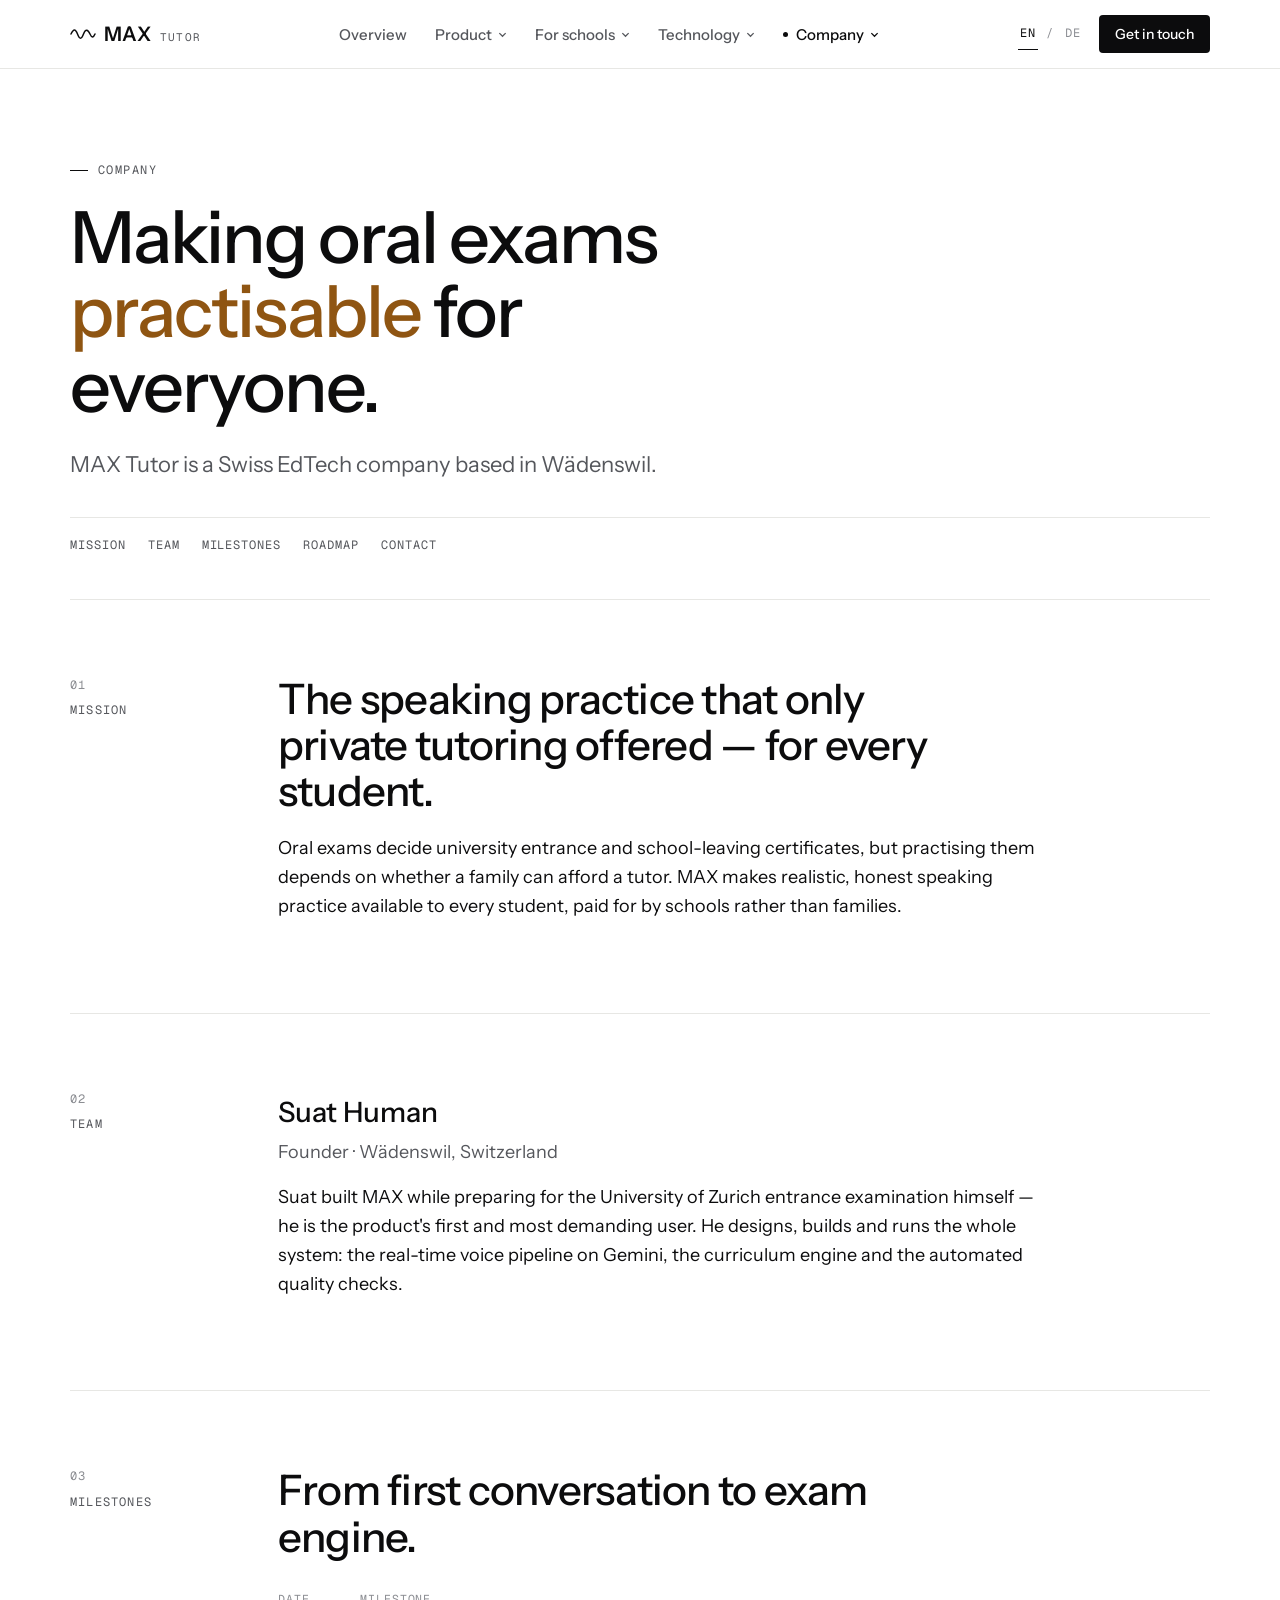
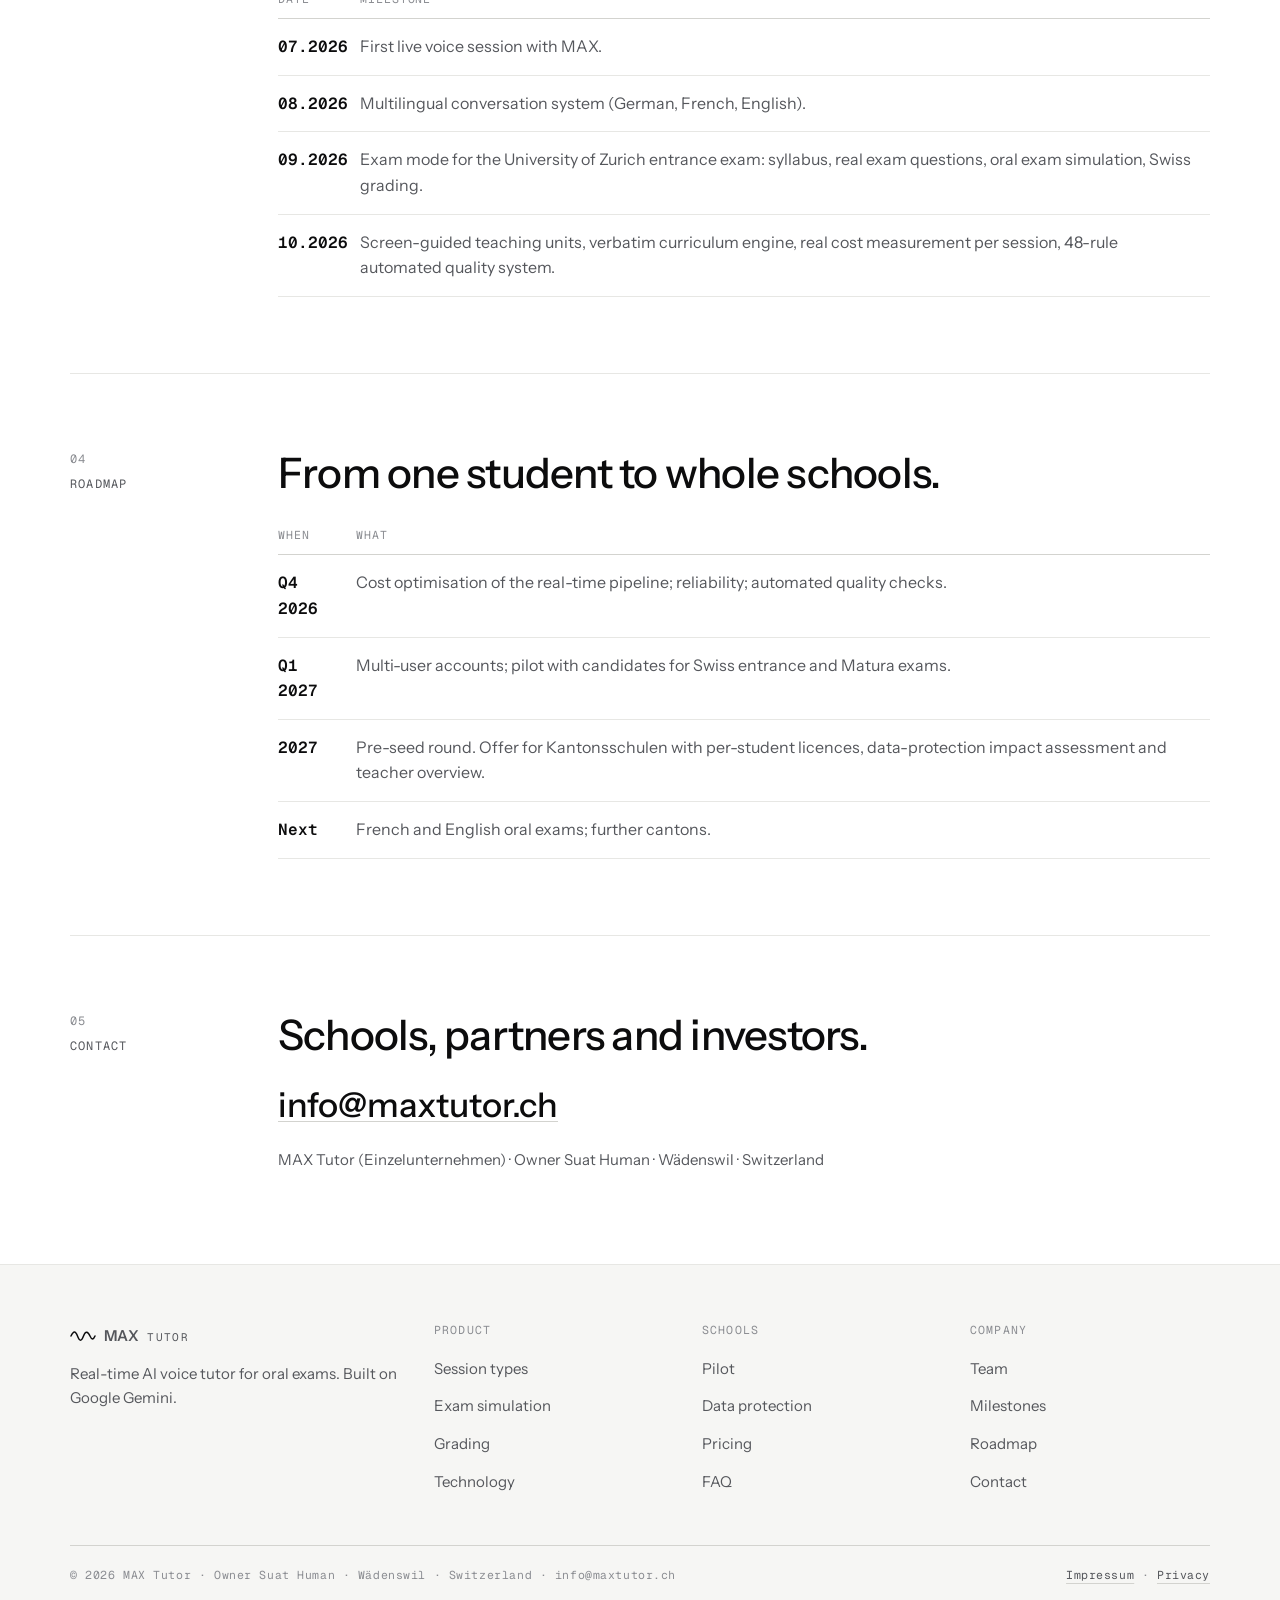
==== commit 604ab61e: "White editorial palette, English app screens, consistent link colours" ====
--- a/company.html
+++ b/company.html
@@ -10,8 +10,8 @@
 <meta property="og:type" content="website">
 <meta property="og:image" content="https://suathuman.github.io/maxtutor-site/og.png">
 <meta name="twitter:card" content="summary_large_image">
-<meta name="theme-color" content="#EFEBE2">
-<link rel="icon" href="data:image/svg+xml,%3Csvg xmlns='http://www.w3.org/2000/svg' viewBox='0 0 64 64'%3E%3Crect width='64' height='64' fill='%230B0E0D'/%3E%3Cpath d='M6 32 C14 14 20 14 26 32 S38 50 44 32 S54 18 58 32' fill='none' stroke='%23D9A05B' stroke-width='5' stroke-linecap='round'/%3E%3C/svg%3E">
+<meta name="theme-color" content="#FFFFFF">
+<link rel="icon" href="data:image/svg+xml,%3Csvg xmlns='http://www.w3.org/2000/svg' viewBox='0 0 64 64'%3E%3Crect width='64' height='64' fill='%23FFFFFF'/%3E%3Cpath d='M6 32 C14 14 20 14 26 32 S38 50 44 32 S54 18 58 32' fill='none' stroke='%230C0C0D' stroke-width='5' stroke-linecap='round'/%3E%3C/svg%3E">
 <link rel="preconnect" href="https://fonts.googleapis.com">
 <link rel="preconnect" href="https://fonts.gstatic.com" crossorigin>
 <link href="https://fonts.googleapis.com/css2?family=Instrument+Sans:wght@400;500;600&family=Geist+Mono:wght@400;500&display=swap" rel="stylesheet">
@@ -22,7 +22,7 @@
 <header class="site-header">
   <div class="wrap">
     <div class="bar">
-      <a class="mark" href="index.html" aria-label="MAX Tutor"><svg viewBox="0 0 52 28" aria-hidden="true"><path d="M2 14 C7 3 11 3 15 14 S23 25 27 14 S36 5 40 14 S47 21 50 14" fill="none" stroke="#A2681F" stroke-width="3" stroke-linecap="round"/></svg>MAX<span>Tutor</span></a>
+      <a class="mark" href="index.html" aria-label="MAX Tutor"><svg viewBox="0 0 52 28" aria-hidden="true"><path d="M2 14 C7 3 11 3 15 14 S23 25 27 14 S36 5 40 14 S47 21 50 14" fill="none" stroke="#0C0C0D" stroke-width="3" stroke-linecap="round"/></svg>MAX<span>Tutor</span></a>
       <nav class="nav" aria-label="Main"><a href="index.html"><span class="en">Overview</span><span class="de">Übersicht</span></a><div class="dd"><button class="dd-btn" type="button" aria-expanded="false"><span class="en">Product</span><span class="de">Produkt</span><svg class="chev" viewBox="0 0 10 10" aria-hidden="true"><path d="M1.5 3.5 5 7l3.5-3.5" fill="none" stroke="currentColor" stroke-width="1.4"/></svg></button><div class="dd-panel"><a href="product.html#sessions"><b><span class="en">Session types</span><span class="de">Sitzungsarten</span></b><small><span class="en">Six ways to practise</span><span class="de">Sechs Arten zu üben</span></small></a><a href="product.html#loop"><b><span class="en">Mastery loop</span><span class="de">Lernschleife</span></b><small><span class="en">A unit counts only when it holds</span><span class="de">Zählt erst, wenn es sitzt</span></small></a><a href="product.html#long"><b><span class="en">Long answer</span><span class="de">Langantwort</span></b><small><span class="en">Four to five minutes, measured</span><span class="de">Vier bis fünf Minuten, gemessen</span></small></a><a href="product.html#exam"><b><span class="en">Exam simulation</span><span class="de">Prüfungssimulation</span></b><small><span class="en">Strict like a real board</span><span class="de">Streng wie eine Kommission</span></small></a><a href="product.html#grading"><b><span class="en">Grading</span><span class="de">Bewertung</span></b><small><span class="en">Four dimensions, Swiss scale</span><span class="de">Vier Dimensionen, Skala 1–6</span></small></a><a href="product.html#screens"><b><span class="en">Screens</span><span class="de">Bildschirme</span></b><small><span class="en">The real app</span><span class="de">Die echte App</span></small></a><a class="all" href="product.html"><span class="en">All of Product →</span><span class="de">Alles zu Produkt →</span></a></div></div><div class="dd"><button class="dd-btn" type="button" aria-expanded="false"><span class="en">For schools</span><span class="de">Für Schulen</span><svg class="chev" viewBox="0 0 10 10" aria-hidden="true"><path d="M1.5 3.5 5 7l3.5-3.5" fill="none" stroke="currentColor" stroke-width="1.4"/></svg></button><div class="dd-panel"><a href="schools.html#value"><b><span class="en">Value</span><span class="de">Nutzen</span></b><small><span class="en">What MAX adds to a school</span><span class="de">Was MAX einer Schule bringt</span></small></a><a href="schools.html#pilot"><b><span class="en">Pilot</span><span class="de">Pilot</span></b><small><span class="en">How a pilot runs</span><span class="de">So läuft ein Pilot</span></small></a><a href="schools.html#privacy"><b><span class="en">Data protection</span><span class="de">Datenschutz</span></b><small><span class="en">Principles before the first pilot</span><span class="de">Grundsätze vor dem Pilot</span></small></a><a href="schools.html#pricing"><b><span class="en">Pricing</span><span class="de">Preise</span></b><small><span class="en">Schools pay, students don't</span><span class="de">Die Schule zahlt</span></small></a><a href="schools.html#faq"><b><span class="en">FAQ</span><span class="de">FAQ</span></b><small><span class="en">Questions schools ask first</span><span class="de">Was Schulen zuerst fragen</span></small></a><a class="all" href="schools.html"><span class="en">All of For schools →</span><span class="de">Alles zu Für Schulen →</span></a></div></div><div class="dd right"><button class="dd-btn" type="button" aria-expanded="false"><span class="en">Technology</span><span class="de">Technologie</span><svg class="chev" viewBox="0 0 10 10" aria-hidden="true"><path d="M1.5 3.5 5 7l3.5-3.5" fill="none" stroke="currentColor" stroke-width="1.4"/></svg></button><div class="dd-panel"><a href="technology.html#architecture"><b><span class="en">Architecture</span><span class="de">Architektur</span></b><small><span class="en">AI is the core, not a layer</span><span class="de">KI ist der Kern</span></small></a><a href="technology.html#curriculum"><b><span class="en">Curriculum engine</span><span class="de">Lehrplan-Engine</span></b><small><span class="en">Nothing invented, all looked up</span><span class="de">Nichts erfunden</span></small></a><a href="technology.html#quality"><b><span class="en">Quality system</span><span class="de">Qualitätssystem</span></b><small><span class="en">48 rules, checked automatically</span><span class="de">48 Regeln, automatisch geprüft</span></small></a><a href="technology.html#cost"><b><span class="en">Cost engineering</span><span class="de">Kosten</span></b><small><span class="en">Real cost per session</span><span class="de">Echte Kosten pro Sitzung</span></small></a><a href="technology.html#reliability"><b><span class="en">Reliability</span><span class="de">Zuverlässigkeit</span></b><small><span class="en">Long sessions, no interruptions</span><span class="de">Lange Sitzungen ohne Unterbruch</span></small></a><a class="all" href="technology.html"><span class="en">All of Technology →</span><span class="de">Alles zu Technologie →</span></a></div></div><div class="dd current right"><button class="dd-btn" type="button" aria-expanded="false"><span class="en">Company</span><span class="de">Unternehmen</span><svg class="chev" viewBox="0 0 10 10" aria-hidden="true"><path d="M1.5 3.5 5 7l3.5-3.5" fill="none" stroke="currentColor" stroke-width="1.4"/></svg></button><div class="dd-panel"><a href="company.html#mission"><b><span class="en">Mission</span><span class="de">Mission</span></b><small><span class="en">Speaking practice for everyone</span><span class="de">Sprechtraining für alle</span></small></a><a href="company.html#team"><b><span class="en">Team</span><span class="de">Team</span></b><small><span class="en">Who builds MAX</span><span class="de">Wer MAX baut</span></small></a><a href="company.html#milestones"><b><span class="en">Milestones</span><span class="de">Meilensteine</span></b><small><span class="en">July to October 2026</span><span class="de">Juli bis Oktober 2026</span></small></a><a href="company.html#roadmap"><b><span class="en">Roadmap</span><span class="de">Roadmap</span></b><small><span class="en">From one student to schools</span><span class="de">Zu ganzen Schulen</span></small></a><a href="company.html#contact"><b><span class="en">Contact</span><span class="de">Kontakt</span></b><small><span class="en">Schools, partners, investors</span><span class="de">Schulen, Partner, Investoren</span></small></a><a class="all" href="company.html"><span class="en">All of Company →</span><span class="de">Alles zu Unternehmen →</span></a></div></div></nav>
       <div class="tools">
         <div class="lang" role="group" aria-label="Language"><button type="button" data-set="en" aria-pressed="true">EN</button> / <button type="button" data-set="de" aria-pressed="false">DE</button></div>
@@ -65,7 +65,7 @@
 <footer class="site-footer">
   <div class="wrap">
     <div class="foot">
-      <div><a class="mark" href="index.html"><svg viewBox="0 0 52 28" aria-hidden="true"><path d="M2 14 C7 3 11 3 15 14 S23 25 27 14 S36 5 40 14 S47 21 50 14" fill="none" stroke="#A2681F" stroke-width="3" stroke-linecap="round"/></svg>MAX<span>Tutor</span></a>
+      <div><a class="mark" href="index.html"><svg viewBox="0 0 52 28" aria-hidden="true"><path d="M2 14 C7 3 11 3 15 14 S23 25 27 14 S36 5 40 14 S47 21 50 14" fill="none" stroke="#0C0C0D" stroke-width="3" stroke-linecap="round"/></svg>MAX<span>Tutor</span></a>
         <p style="margin-top:12px"><span class="en">Real-time AI voice tutor for oral exams. Built on Google Gemini.</span><span class="de">KI-Sprachtutor in Echtzeit für mündliche Prüfungen. Gebaut auf Google Gemini.</span></p></div>
       <div><h4><span class="en">Product</span><span class="de">Produkt</span></h4><ul>
         <li><a href="product.html#sessions"><span class="en">Session types</span><span class="de">Sitzungsarten</span></a></li>
--- a/assets/site.css
+++ b/assets/site.css
@@ -2,10 +2,10 @@
    Light edition of the MAX design language: the app's paper tone, two voices (ochre = MAX, celadon = student),
    Instrument Sans for speech, Geist Mono for every number and label. */
 :root {
-  --paper: #EFEBE2; --paper-2: #E6E1D5; --card: #F7F4EE; --hairline: #D8D2C4; --hairline-strong: #C5BEAE;
-  --max: #A2681F; --max-soft: #C9944F; --max-wash: #F3E6D2;
-  --you: #3D776B; --you-wash: #DCEAE5;
-  --ink: #1B1A17; --ink-muted: #5E5A51; --ink-faint: #8D887C;
+  --paper: #FFFFFF; --paper-2: #F6F6F4; --card: #FFFFFF; --hairline: #E7E7E4; --hairline-strong: #D3D3CF;
+  --max: #8F5512; --max-soft: #C08A4A; --max-wash: #F4F4F2;
+  --you: #2E6A5E; --you-wash: #EEF3F1;
+  --ink: #0C0C0D; --ink-muted: #55575C; --ink-faint: #8B8D92;
   --sans: "Instrument Sans", ui-sans-serif, sans-serif;
   --mono: "Geist Mono", ui-monospace, SFMono-Regular, Menlo, monospace;
   --ease: cubic-bezier(0.22, 1, 0.36, 1);
@@ -16,17 +16,17 @@
 body { margin: 0; background: var(--paper); color: var(--ink); font: 18px/1.6 var(--sans); -webkit-font-smoothing: antialiased; }
 .wrap { max-width: 1180px; margin: 0 auto; padding: 0 max(20px, env(safe-area-inset-left)); }
 .mono, .label, .num { font-family: var(--mono); font-variant-numeric: tabular-nums; }
-a { color: var(--ink); text-decoration-color: var(--max-soft); text-underline-offset: 4px; }
-a:hover { text-decoration-color: var(--max); }
-:focus-visible { outline: 2px solid var(--max); outline-offset: 3px; }
+a { color: var(--ink); text-decoration-color: var(--hairline-strong); text-decoration-thickness: 1px; text-underline-offset: 4px; }
+a:hover { text-decoration-color: var(--ink); }
+:focus-visible { outline: 2px solid var(--ink); outline-offset: 3px; }
 [data-lang="de"] .en, [data-lang="en"] .de { display: none; }
-::selection { background: var(--max-wash); }
+::selection { background: #E9E4D8; }
 
 .skip { position: absolute; left: -9999px; top: 8px; background: var(--ink); color: var(--paper); padding: 8px 12px; font-family: var(--mono); font-size: 13px; z-index: 40; }
 .skip:focus { left: 16px; }
 
 /* ── Header ───────────────────────────────────────────── */
-.site-header { position: sticky; top: 0; z-index: 30; background: rgba(239, 235, 226, .95); border-bottom: 1px solid var(--hairline); }
+.site-header { position: sticky; top: 0; z-index: 30; background: rgba(255, 255, 255, .96); border-bottom: 1px solid var(--hairline); }
 .bar { display: flex; align-items: center; justify-content: space-between; gap: 20px; height: 68px; }
 .mark { display: inline-flex; align-items: baseline; gap: 8px; font-weight: 600; font-size: 20px; letter-spacing: .01em; text-decoration: none; color: var(--ink); white-space: nowrap; }
 .mark svg { width: 26px; height: 14px; align-self: center; }
@@ -35,25 +35,25 @@
 .nav > a, .dd-btn { display: inline-flex; align-items: center; gap: 6px; height: 40px; padding: 0 12px; border-radius: 4px; font: 500 15px var(--sans); color: var(--ink-muted); text-decoration: none; background: none; border: 0; cursor: pointer; transition: color 180ms var(--ease), background 180ms var(--ease); }
 .nav > a:hover, .dd-btn:hover, .dd.open .dd-btn { color: var(--ink); background: var(--paper-2); }
 .nav > a[aria-current="page"], .dd.current .dd-btn { color: var(--ink); }
-.dd.current .dd-btn::before, .nav > a[aria-current="page"]::before { content: ""; width: 5px; height: 5px; border-radius: 50%; background: var(--max); margin-right: 2px; }
+.dd.current .dd-btn::before, .nav > a[aria-current="page"]::before { content: ""; width: 5px; height: 5px; border-radius: 50%; background: var(--ink); margin-right: 2px; }
 .dd-btn .chev { width: 9px; height: 9px; transition: transform 200ms var(--ease); }
 .dd.open .dd-btn .chev { transform: rotate(180deg); }
 .dd { position: relative; }
-.dd-panel { position: absolute; top: calc(100% + 12px); left: -12px; width: 520px; background: var(--card); border: 1px solid var(--hairline); border-radius: 6px; box-shadow: 0 18px 40px -22px rgba(40, 32, 18, .35); padding: 10px; display: grid; grid-template-columns: 1fr 1fr; gap: 2px; opacity: 0; visibility: hidden; transform: translateY(-4px); transition: opacity 180ms var(--ease), transform 180ms var(--ease), visibility 180ms; }
+.dd-panel { position: absolute; top: calc(100% + 12px); left: -12px; width: 520px; background: var(--card); border: 1px solid var(--hairline); border-radius: 8px; box-shadow: 0 24px 48px -24px rgba(12, 12, 13, .22), 0 2px 6px rgba(12, 12, 13, .04); padding: 10px; display: grid; grid-template-columns: 1fr 1fr; gap: 2px; opacity: 0; visibility: hidden; transform: translateY(-4px); transition: opacity 180ms var(--ease), transform 180ms var(--ease), visibility 180ms; }
 .dd.open .dd-panel { opacity: 1; visibility: visible; transform: none; }
 .dd.right .dd-panel { left: auto; right: -12px; }
 .dd-panel a { display: block; text-decoration: none; padding: 12px 14px; border-radius: 4px; }
-.dd-panel a:hover, .dd-panel a:focus-visible { background: var(--paper); }
+.dd-panel a:hover, .dd-panel a:focus-visible { background: var(--paper-2); }
 .dd-panel b { display: block; font-weight: 600; font-size: 15px; color: var(--ink); }
 .dd-panel small { display: block; font-size: 13.5px; line-height: 1.4; color: var(--ink-muted); margin-top: 2px; }
-.dd-panel .all { grid-column: 1 / -1; border-top: 1px solid var(--hairline); border-radius: 0 0 4px 4px; margin-top: 6px; padding-top: 12px; font-family: var(--mono); font-size: 12px; letter-spacing: .1em; text-transform: uppercase; color: var(--max); }
+.dd-panel .all { grid-column: 1 / -1; border-top: 1px solid var(--hairline); border-radius: 0 0 4px 4px; margin-top: 6px; padding-top: 12px; font-family: var(--mono); font-size: 12px; letter-spacing: .1em; text-transform: uppercase; color: var(--ink); }
 .tools { display: flex; align-items: center; gap: 16px; }
 .lang { font-family: var(--mono); font-size: 12px; letter-spacing: .1em; color: var(--ink-faint); white-space: nowrap; }
 .lang button { background: none; border: 0; color: inherit; font: inherit; letter-spacing: inherit; cursor: pointer; padding: 6px 2px; }
-.lang button[aria-pressed="true"] { color: var(--ink); border-bottom: 1.5px solid var(--max); }
+.lang button[aria-pressed="true"] { color: var(--ink); border-bottom: 1.5px solid var(--ink); }
 .cta { display: inline-flex; align-items: center; gap: 8px; font: 500 14px var(--sans); text-decoration: none; color: var(--paper); background: var(--ink); padding: 10px 16px; border-radius: 4px; white-space: nowrap; transition: background 180ms var(--ease); }
-.cta:hover { background: #33302A; }
-.cta.ochre { background: var(--max); color: #FBF8F2; } .cta.ochre:hover { background: #8C5816; }
+.cta:hover { background: #2A2B2E; }
+.cta.ochre { background: var(--ink); color: #FFFFFF; } .cta.ochre:hover { background: #2A2B2E; }
 .menu-btn { display: none; align-items: center; gap: 10px; background: none; border: 1px solid var(--hairline-strong); color: var(--ink); font: 500 14px var(--sans); padding: 8px 12px; border-radius: 4px; cursor: pointer; }
 .menu-btn i { position: relative; display: block; width: 16px; height: 10px; }
 .menu-btn i::before, .menu-btn i::after { content: ""; position: absolute; left: 0; right: 0; height: 1.5px; background: currentColor; transition: transform 220ms var(--ease), top 220ms var(--ease); }
@@ -65,18 +65,18 @@
 /* ── Page structure ──────────────────────────────────── */
 .page-head { padding: 92px 0 44px; }
 .eyebrow { display: flex; align-items: center; gap: 10px; font-family: var(--mono); font-size: 12px; letter-spacing: .12em; text-transform: uppercase; color: var(--ink-muted); margin: 0 0 20px; }
-.eyebrow::before { content: ""; width: 18px; height: 1.5px; background: var(--max); }
+.eyebrow::before { content: ""; width: 18px; height: 1px; background: var(--ink); }
 .page-head h1 { font-weight: 500; font-size: clamp(38px, 6vw, 72px); line-height: 1.03; letter-spacing: -.028em; margin: 0; max-width: 16ch; }
 .page-head .intro { font-size: 22px; line-height: 1.45; color: var(--ink-muted); max-width: 46ch; margin: 26px 0 0; }
 h1 em, h2 em { font-style: normal; color: var(--max); }
 h1 i, h2 i { font-style: normal; color: var(--you); }
 .toc { display: flex; flex-wrap: wrap; gap: 8px 22px; padding: 18px 0 0; margin-top: 36px; border-top: 1px solid var(--hairline); }
 .toc a { font-family: var(--mono); font-size: 12px; letter-spacing: .08em; text-transform: uppercase; color: var(--ink-muted); text-decoration: none; }
-.toc a:hover { color: var(--max); }
+.toc a:hover { color: var(--ink); }
 
 section.block { display: grid; grid-template-columns: var(--label) 1fr; gap: 32px; padding: 76px 0; border-top: 1px solid var(--hairline); scroll-margin-top: 80px; }
 .label { font-size: 12px; letter-spacing: .1em; text-transform: uppercase; color: var(--ink-muted); }
-.label b { display: block; color: var(--max); font-weight: 400; margin-bottom: 6px; }
+.label b { display: block; color: var(--ink-faint); font-weight: 400; margin-bottom: 6px; }
 h2 { font-weight: 500; font-size: clamp(27px, 3.4vw, 42px); line-height: 1.1; letter-spacing: -.018em; margin: 0 0 20px; max-width: 24ch; }
 h3 { font-size: 18px; font-weight: 600; margin: 0 0 6px; }
 p { margin: 0 0 16px; max-width: 64ch; }
@@ -94,7 +94,7 @@
 /* Trace */
 .trace { margin: 0; padding: 22px 0 0; }
 .trace svg { display: block; width: 100%; height: auto; overflow: visible; }
-.trace .axis { stroke: var(--hairline-strong); stroke-width: 1; }
+.trace .axis { stroke: var(--hairline); stroke-width: 1; }
 .trace .m { fill: none; stroke: var(--max); stroke-width: 2; }
 .trace .y { fill: none; stroke: var(--you); stroke-width: 2; }
 .trace .draw { stroke-dasharray: 2600; stroke-dashoffset: 2600; animation: draw 1.2s var(--ease) .2s forwards; }
@@ -104,9 +104,9 @@
 .legend .km { color: var(--max); } .legend .ky { color: var(--you); }
 
 /* ── Phone screens ───────────────────────────────────── */
-.phone { position: relative; margin: 0 auto; width: 100%; max-width: 300px; aspect-ratio: 520 / 932; border-radius: 34px; background: #121210; padding: 10px; box-shadow: 0 30px 60px -30px rgba(40, 32, 18, .45), 0 0 0 1px rgba(0,0,0,.06); }
+.phone { position: relative; margin: 0 auto; width: 100%; max-width: 300px; aspect-ratio: 520 / 932; border-radius: 36px; background: #0C0C0D; padding: 9px; box-shadow: 0 40px 80px -40px rgba(12, 12, 13, .45), 0 0 0 1px rgba(12,12,13,.08); }
 .phone img { display: block; width: 100%; height: 100%; object-fit: cover; object-position: top; border-radius: 25px; background: var(--paper); }
-.phone::before { content: ""; position: absolute; top: 18px; left: 50%; width: 70px; height: 6px; margin-left: -35px; border-radius: 6px; background: #121210; z-index: 2; opacity: .9; }
+.phone::before { content: ""; position: absolute; top: 17px; left: 50%; width: 64px; height: 6px; margin-left: -32px; border-radius: 6px; background: #0C0C0D; z-index: 2; }
 .screens { display: grid; grid-template-columns: repeat(3, 1fr); gap: 28px; align-items: start; }
 .screens figure { margin: 0; }
 .screens figcaption { margin-top: 18px; }
@@ -119,7 +119,7 @@
 .rows { border-top: 1px solid var(--hairline); }
 .row { display: grid; grid-template-columns: 240px 1fr; gap: 24px; padding: 20px 0; border-bottom: 1px solid var(--hairline); }
 .row p { margin: 0; color: var(--ink-muted); font-size: 16px; }
-.row .meta { font-family: var(--mono); font-size: 12px; letter-spacing: .06em; color: var(--max); text-transform: uppercase; display: block; margin-top: 4px; }
+.row .meta { font-family: var(--mono); font-size: 12px; letter-spacing: .06em; color: var(--ink-faint); text-transform: uppercase; display: block; margin-top: 4px; }
 
 .figures { display: grid; grid-template-columns: repeat(5, 1fr); border-top: 1px solid var(--hairline); border-bottom: 1px solid var(--hairline); }
 .figures.four { grid-template-columns: repeat(4, 1fr); }
@@ -137,16 +137,16 @@
 
 .steps { counter-reset: step; border-top: 1px solid var(--hairline); }
 .step { display: grid; grid-template-columns: 56px 1fr; gap: 16px; padding: 18px 0; border-bottom: 1px solid var(--hairline); }
-.step::before { counter-increment: step; content: counter(step, decimal-leading-zero); font-family: var(--mono); font-size: 13px; color: var(--max); padding-top: 3px; }
+.step::before { counter-increment: step; content: counter(step, decimal-leading-zero); font-family: var(--mono); font-size: 13px; color: var(--ink-faint); padding-top: 3px; }
 .step p { margin: 4px 0 0; color: var(--ink-muted); font-size: 16px; }
 
 .split { display: grid; grid-template-columns: 1fr 1fr; gap: 40px; }
 .split p { color: var(--ink-muted); font-size: 16px; }
-.price { font-family: var(--mono); color: var(--max); font-size: 15px; }
-.tag { font-family: var(--mono); font-size: 10.5px; letter-spacing: .08em; text-transform: uppercase; color: var(--max); background: var(--max-wash); padding: 3px 7px; border-radius: 3px; margin-left: 8px; vertical-align: 2px; white-space: nowrap; }
+.price { font-family: var(--mono); color: var(--ink); font-size: 15px; }
+.tag { font-family: var(--mono); font-size: 10.5px; letter-spacing: .08em; text-transform: uppercase; color: var(--ink-muted); background: var(--paper-2); border: 1px solid var(--hairline); padding: 3px 7px; border-radius: 3px; margin-left: 8px; vertical-align: 2px; white-space: nowrap; }
 
 /* Dialog + grade */
-.dialog { border-top: 1px solid var(--hairline); background: var(--card); border: 1px solid var(--hairline); border-radius: 6px; padding: 4px 22px; }
+.dialog { background: var(--paper-2); border: 1px solid var(--hairline); border-radius: 8px; padding: 4px 24px; }
 .turn { display: grid; grid-template-columns: 96px 1fr; gap: 20px; padding: 16px 0; border-bottom: 1px solid var(--hairline); }
 .turn:last-child { border-bottom: 0; }
 .turn .who { font-family: var(--mono); font-size: 11.5px; letter-spacing: .08em; text-transform: uppercase; padding-top: 4px; }
@@ -154,7 +154,7 @@
 .turn p { margin: 0; font-size: 17px; } .turn.y p { color: var(--ink-muted); }
 .grade { display: grid; grid-template-columns: repeat(5, 1fr); margin-top: 24px; border-top: 1px solid var(--hairline); border-bottom: 1px solid var(--hairline); }
 .grade div { padding: 16px 0; } .grade div + div { padding-left: 16px; border-left: 1px solid var(--hairline); }
-.grade .num { display: block; font-size: 30px; color: var(--ink); font-weight: 500; } .grade .num.big { color: var(--max); }
+.grade .num { display: block; font-size: 30px; color: var(--ink); font-weight: 500; } .grade .num.big { color: var(--ink); font-weight: 600; }
 .grade span { font-family: var(--mono); font-size: 11px; letter-spacing: .08em; text-transform: uppercase; color: var(--ink-muted); }
 .src { font-family: var(--mono); font-size: 12px; letter-spacing: .03em; color: var(--ink-faint); margin-top: 14px; max-width: none; }
 
@@ -163,7 +163,7 @@
 .arch text { font-family: var(--mono); font-size: 13px; letter-spacing: .04em; fill: var(--ink-muted); }
 .arch .t { fill: var(--ink); font-family: var(--sans); font-size: 16px; font-weight: 600; letter-spacing: 0; }
 .arch .box { fill: var(--card); stroke: var(--hairline-strong); }
-.arch .core { fill: var(--max-wash); stroke: var(--max-soft); }
+.arch .core { fill: var(--paper-2); stroke: var(--ink); }
 .arch .ln { stroke: var(--ink-faint); stroke-width: 1.2; fill: none; }
 .arch .lm { stroke: var(--max); stroke-width: 1.8; fill: none; }
 .arch .ly { stroke: var(--you); stroke-width: 1.8; fill: none; }
@@ -176,22 +176,24 @@
 .faq details { border-bottom: 1px solid var(--hairline); padding: 18px 0; }
 .faq summary { cursor: pointer; font-weight: 600; list-style: none; display: flex; justify-content: space-between; gap: 16px; }
 .faq summary::-webkit-details-marker { display: none; }
-.faq summary::after { content: "+"; font-family: var(--mono); font-size: 18px; line-height: 1; color: var(--max); }
+.faq summary::after { content: "+"; font-family: var(--mono); font-size: 18px; line-height: 1; color: var(--ink-muted); }
 .faq details[open] summary::after { content: "–"; }
 .faq details p { margin: 10px 0 0; color: var(--ink-muted); font-size: 16px; }
 
 /* Teasers */
 .teasers { display: grid; grid-template-columns: repeat(3, 1fr); gap: 16px; }
-.teaser { display: flex; flex-direction: column; text-decoration: none; padding: 26px 24px; background: var(--card); border: 1px solid var(--hairline); border-radius: 6px; transition: border-color 180ms var(--ease), transform 180ms var(--ease); }
-.teaser:hover { border-color: var(--max-soft); transform: translateY(-2px); }
+.teaser { display: flex; flex-direction: column; text-decoration: none; padding: 28px 26px; background: var(--card); border: 1px solid var(--hairline); border-radius: 8px; transition: border-color 180ms var(--ease), transform 180ms var(--ease); }
+.teaser:hover { border-color: var(--ink); transform: translateY(-2px); }
 .teaser h3 { font-size: 21px; font-weight: 500; }
 .teaser p { color: var(--ink-muted); font-size: 16px; margin: 0 0 18px; flex: 1; }
-.teaser .go { font-family: var(--mono); font-size: 12px; letter-spacing: .1em; text-transform: uppercase; color: var(--max); }
+.teaser .go { font-family: var(--mono); font-size: 12px; letter-spacing: .1em; text-transform: uppercase; color: var(--ink); }
 
 /* Callout */
-.callout { display: flex; justify-content: space-between; align-items: center; gap: 24px; flex-wrap: wrap; margin: 24px 0 80px; padding: 44px 40px; background: var(--ink); color: var(--paper); border-radius: 8px; }
-.callout h2 { margin: 0; color: var(--paper); }
-.callout .mail { color: var(--paper); font-size: clamp(22px, 2.8vw, 32px); font-weight: 500; text-decoration-color: var(--max-soft); }
+.callout { display: flex; justify-content: space-between; align-items: center; gap: 24px; flex-wrap: wrap; margin: 24px 0 88px; padding: 48px 44px; background: var(--ink); color: #FFFFFF; border-radius: 10px; }
+.callout h2 { margin: 0; color: #FFFFFF; }
+.callout .mail { color: #FFFFFF; font-size: clamp(22px, 2.8vw, 32px); font-weight: 500; text-decoration-color: rgba(255,255,255,.35); }
+.callout .mail:hover { text-decoration-color: #FFFFFF; }
+.mail { font-size: clamp(22px, 2.8vw, 34px); font-weight: 500; color: var(--ink); }
 
 /* ── Footer ──────────────────────────────────────────── */
 .site-footer { border-top: 1px solid var(--hairline); background: var(--paper-2); padding: 56px 0 calc(40px + env(safe-area-inset-bottom)); }
@@ -219,7 +221,7 @@
   .acc-panel { display: none; padding: 0 0 14px; }
   .acc.open .acc-panel { display: block; }
   .acc-panel a { display: block; padding: 9px 0 9px 14px; border-left: 1.5px solid var(--hairline-strong); text-decoration: none; color: var(--ink-muted); font-size: 16px; }
-  .acc-panel a:hover { color: var(--ink); border-left-color: var(--max); }
+  .acc-panel a:hover { color: var(--ink); border-left-color: var(--ink); }
   .drawer .cta { margin-top: 22px; }
   .hero { grid-template-columns: 1fr; gap: 36px; padding-top: 52px; }
 }
